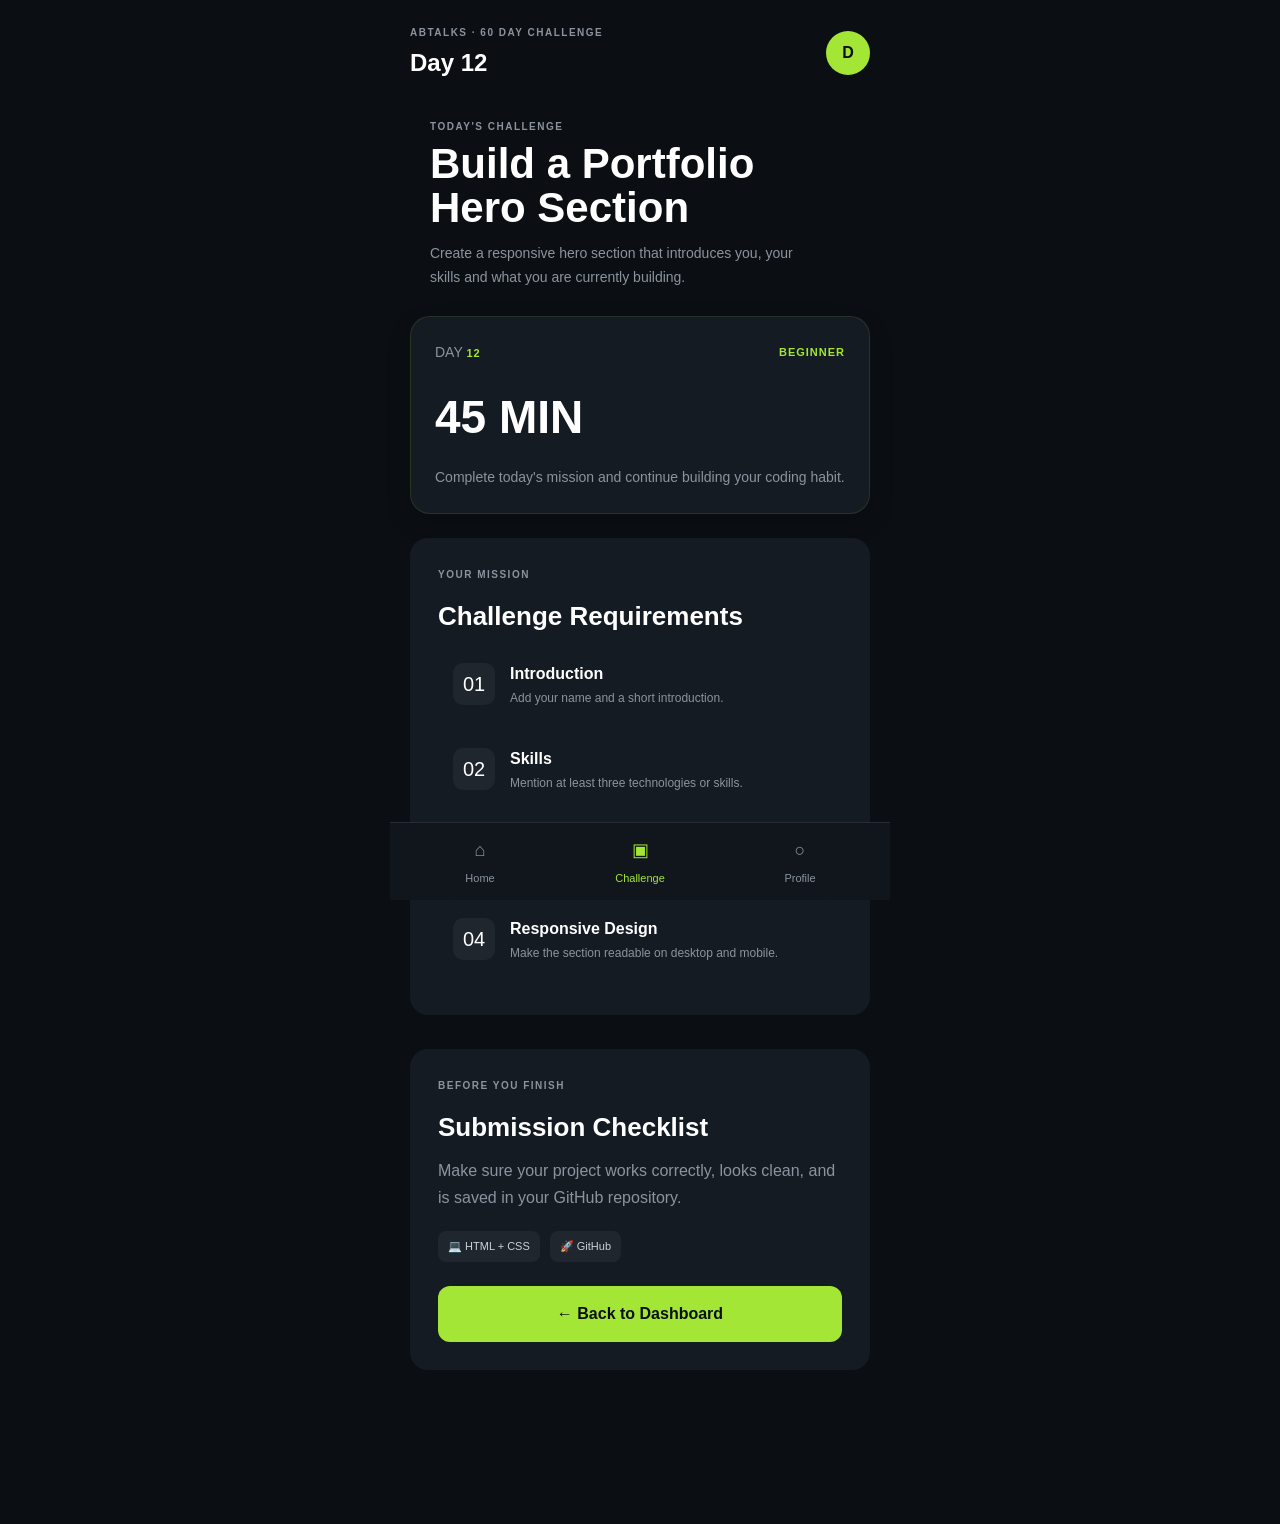
==== challenge.html @ b4b79d75 "Add challenge.html for daily coding challenge This HTML file outlines the structure for a daily codi" ====
<!DOCTYPE html>
<html lang="en">

<head>
    <meta charset="UTF-8">
    <meta name="viewport" content="width=device-width, initial-scale=1.0">

    <title>ABTalks - Daily Challenge</title>

    <link rel="stylesheet" href="style.css">
</head>

<body>

    <header class="dashboard-header">

        <div>
            <p class="small-text">
                ABTALKS · 60 DAY CHALLENGE
            </p>

            <h2 id="page-day">
                Day 12
            </h2>
        </div>

        <div class="profile-circle">
            D
        </div>

    </header>


    <main>

        <section class="challenge-info">

            <p class="small-text">
                TODAY'S CHALLENGE
            </p>

            <h1 id="challenge-title">
                Build a Portfolio Hero Section
            </h1>

            <p class="muted-text" id="challenge-description">
                Create a responsive hero section that introduces
                you, your skills and what you are currently building.
            </p>

        </section>


        <section class="streak-card">

            <div class="streak-top">

                <p>
                    DAY <span id="challenge-number">12</span>
                </p>

                <span id="challenge-level">
                    BEGINNER
                </span>

            </div>

            <h2 id="challenge-time">
                45 MIN
            </h2>

            <p>
                Complete today's mission and continue building
                your coding habit.
            </p>

        </section>


        <section class="mission-card">

            <p class="small-text">
                YOUR MISSION
            </p>

            <h2>
                Challenge Requirements
            </h2>

            <div class="achievement-list">

                <div class="achievement">

                    <div class="achievement-icon">
                        01
                    </div>

                    <div>
                        <h4 id="requirement-one-title">
                            Introduction
                        </h4>

                        <p id="requirement-one">
                            Add your name and a short introduction.
                        </p>
                    </div>

                </div>


                <div class="achievement">

                    <div class="achievement-icon">
                        02
                    </div>

                    <div>
                        <h4 id="requirement-two-title">
                            Skills
                        </h4>

                        <p id="requirement-two">
                            Mention at least three technologies or skills.
                        </p>
                    </div>

                </div>


                <div class="achievement">

                    <div class="achievement-icon">
                        03
                    </div>

                    <div>
                        <h4 id="requirement-three-title">
                            Call To Action
                        </h4>

                        <p id="requirement-three">
                            Add a button such as View My Work or Contact Me.
                        </p>
                    </div>

                </div>


                <div class="achievement">

                    <div class="achievement-icon">
                        04
                    </div>

                    <div>
                        <h4 id="requirement-four-title">
                            Responsive Design
                        </h4>

                        <p id="requirement-four">
                            Make the section readable on desktop and mobile.
                        </p>
                    </div>

                </div>

            </div>

        </section>


        <section class="mission-card">

            <p class="small-text">
                BEFORE YOU FINISH
            </p>

            <h2>
                Submission Checklist
            </h2>

            <p>
                Make sure your project works correctly, looks clean,
                and is saved in your GitHub repository.
            </p>

            <div class="mission-details">

                <span id="challenge-tool">
                    💻 HTML + CSS
                </span>

                <span>
                    🚀 GitHub
                </span>

            </div>

            <a href="dashboard.html"
               class="primary-button">
                ← Back to Dashboard
            </a>

        </section>


    </main>


    <nav class="bottom-nav">

        <a href="index.html">

            <span>⌂</span>

            Home

        </a>


        <a href="dashboard.html"
           class="active">

            <span>▣</span>

            Challenge

        </a>


        <a href="#">

            <span>○</span>

            Profile

        </a>

    </nav>


    <script>

        /*
         * The page can later be opened as:
         *
         * challenge.html?day=12
         * challenge.html?day=13
         * challenge.html?day=14
         *
         * For now, Day 12 is our first working challenge.
         */

        const params = new URLSearchParams(window.location.search);

        const day = Number(params.get("day")) || 12;

        document.getElementById("page-day").textContent =
            `Day ${day}`;

        document.getElementById("challenge-number").textContent =
            day;

    </script>

</body>

</html>
---- style.css ----
/* ================================
   GLOBAL STYLES
================================ */

* {
    margin: 0;
    padding: 0;
    box-sizing: border-box;
}

body {
    background-color: #0b0f14;
    color: #ffffff;
    font-family: Arial, sans-serif;
    line-height: 1.5;
}


/* ================================
   COMMON CONTAINER
================================ */

.navbar,
main {
    width: 100%;
    max-width: 500px;
    margin: auto;
    padding-left: 20px;
    padding-right: 20px;
}

main {
    padding-bottom: 120px;
}


/* ================================
   NAVBAR
================================ */

.navbar {
    min-height: 70px;
    display: flex;
    justify-content: space-between;
    align-items: center;
    border-bottom: 1px solid #20262e;
}

.logo {
    font-size: 22px;
    font-weight: bold;
    letter-spacing: -1px;
}

.nav-label {
    font-size: 10px;
    color: #8b949e;
    letter-spacing: 1px;
}


/* ================================
   HERO SECTION
================================ */

.hero {
    padding-top: 80px;
    padding-bottom: 60px;
}

.eyebrow {
    color: #a3e635;
    font-size: 12px;
    font-weight: bold;
    letter-spacing: 2px;
    margin-bottom: 20px;
}

.hero h1 {
    font-size: 48px;
    line-height: 1;
    letter-spacing: -2px;
    margin-bottom: 25px;
}

.hero-description {
    color: #9ca3af;
    font-size: 17px;
    line-height: 1.6;
    margin-bottom: 30px;
}


/* ================================
   BUTTON
================================ */

.primary-button {
    display: block;
    width: 100%;
    padding: 16px;
    background-color: #a3e635;
    color: #0b0f14;
    text-align: center;
    text-decoration: none;
    font-weight: bold;
    border-radius: 12px;
    border: none;
    cursor: pointer;
    font-family: inherit;
}


/* ================================
   STATS
================================ */

.stats {
    display: flex;
    justify-content: space-between;
    padding: 25px 0;
    border-top: 1px solid #20262e;
    border-bottom: 1px solid #20262e;
}

.stat {
    text-align: center;
    flex: 1;
}

.stat h2 {
    font-size: 30px;
}

.stat p {
    color: #8b949e;
    font-size: 12px;
    text-transform: uppercase;
}


/* ================================
   INFORMATION SECTIONS
================================ */

.how-it-works,
.why-section,
.final-cta {
    padding-top: 70px;
    padding-bottom: 40px;
}

.section-label {
    color: #a3e635;
    font-size: 11px;
    font-weight: bold;
    letter-spacing: 2px;
    margin-bottom: 12px;
}

.how-it-works h2,
.why-section h2,
.final-cta h2 {
    font-size: 32px;
    line-height: 1.1;
    margin-bottom: 30px;
}


/* ================================
   STEPS
================================ */

.step {
    display: flex;
    gap: 20px;
    padding: 20px 0;
    border-bottom: 1px solid #20262e;
}

.step > span {
    color: #a3e635;
    font-weight: bold;
    font-size: 13px;
}

.step h3 {
    margin-bottom: 5px;
}

.step p {
    color: #8b949e;
    font-size: 14px;
}


/* ================================
   WHY SECTION
================================ */

.why-section {
    border-top: 1px solid #20262e;
}

.why-section > p:last-child {
    color: #9ca3af;
    font-size: 16px;
}


/* ================================
   FINAL CTA
================================ */

.final-cta {
    padding-bottom: 80px;
}


/* ================================
   DASHBOARD HEADER
================================ */

.dashboard-header {
    max-width: 500px;
    margin: 0 auto 22px;
    padding: 25px 20px 16px;
    display: flex;
    justify-content: space-between;
    align-items: center;
}

.small-text {
    color: #8b949e;
    font-size: 10px;
    font-weight: bold;
    letter-spacing: 1.5px;
    margin-bottom: 5px;
}

.profile-circle {
    width: 44px;
    height: 44px;
    border-radius: 50%;
    background-color: #a3e635;
    color: #0b0f14;
    display: flex;
    align-items: center;
    justify-content: center;
    font-weight: bold;
}


/* ================================
   CHALLENGE INFORMATION
================================ */

.challenge-info {
    max-width: 500px;
    margin: 0 auto 26px;
    padding: 0 20px;
}

.challenge-info h1 {
    font-size: 42px;
    margin: 8px 0 12px;
    line-height: 1.05;
}

.challenge-info .muted-text {
    margin-top: 10px;
    color: #8b949e;
    font-size: 14px;
    line-height: 1.7;
    max-width: 90%;
}

.challenge-info h1 span {
    color: #8b949e;
    font-size: 22px;
}

.muted-text {
    color: #8b949e;
    font-size: 14px;
}


/* ================================
   CURRENT STREAK
================================ */

.streak-card {
    max-width: 460px;
    margin: 0 auto 24px;
    padding: 24px;
    background-color: #151b23;
    border-radius: 20px;
    border: 1px solid rgba(163, 230, 53, 0.12);
    box-shadow: 0 10px 24px rgba(0, 0, 0, 0.18);
}

.streak-top {
    display: flex;
    justify-content: space-between;
    align-items: center;
    margin-bottom: 18px;
}

.streak-top span {
    color: #a3e635;
    font-size: 11px;
    font-weight: 700;
    letter-spacing: 1px;
    text-transform: uppercase;
}

.streak-card h2 {
    font-size: 46px;
    margin-bottom: 14px;
}

.streak-card p {
    color: #8b949e;
    font-size: 14px;
    line-height: 1.7;
}

/* ================================
   PROGRESS BAR
================================ */

.progress-section {
    max-width: 460px;
    margin: 0 auto 24px;
    padding: 0 20px 10px;
}

.section-heading {
    display: flex;
    justify-content: space-between;
    align-items: center;
    margin-bottom: 16px;
}

.section-heading h3 {
    font-size: 16px;
}

.section-heading strong {
    color: #a3e635;
}

.progress-bar {
    width: 100%;
    height: 8px;
    background-color: #252c35;
    border-radius: 20px;
    overflow: hidden;
}

.progress-fill {
    width: 20%;
    height: 100%;
    background-color: #a3e635;
    border-radius: 20px;
}


/* ================================
   MISSION CARD
================================ */

.mission-card {
    max-width: 460px;
    margin: 0 auto 34px;
    padding: 28px;
    background-color: #151b23;
    border-radius: 18px;
}

.mission-card h2 {
    font-size: 26px;
    line-height: 1.2;
    margin: 10px 0 14px;
}

.mission-card > p {
    color: #8b949e;
    line-height: 1.7;
    margin-bottom: 18px;
}

.mission-details {
    display: flex;
    gap: 10px;
    margin: 20px 0 24px;
}

.mission-details span {
    background-color: #20262e;
    padding: 7px 10px;
    border-radius: 8px;
    color: #c9d1d9;
    font-size: 11px;
}

.mission-card .primary-button {
    margin-top: 10px;
}


/* ================================
   ACHIEVEMENTS
================================ */

.achievements {
    max-width: 460px;
    margin: auto;
    padding: 0 20px 100px;
}

.achievement {
    display: flex;
    align-items: center;
    gap: 15px;
    padding: 15px;
    margin-bottom: 10px;
    background-color: #151b23;
    border-radius: 12px;
}

.achievement-icon {
    width: 42px;
    height: 42px;
    display: flex;
    align-items: center;
    justify-content: center;
    background-color: #20262e;
    border-radius: 10px;
    font-size: 20px;
}

.achievement h4 {
    margin-bottom: 3px;
}

.achievement p {
    color: #8b949e;
    font-size: 12px;
}


/* ================================
   BOTTOM NAVIGATION
================================ */

.bottom-nav {
    position: fixed;
    bottom: 0;
    left: 50%;
    transform: translateX(-50%);
    width: 100%;
    max-width: 500px;
    background-color: #11161d;
    border-top: 1px solid #252c35;
    display: flex;
    justify-content: space-around;
    padding: 14px 10px;
    z-index: 5;
}

.bottom-nav a {
    color: #8b949e;
    text-decoration: none;
    font-size: 11px;
    display: flex;
    flex-direction: column;
    align-items: center;
    gap: 6px;
    min-width: 60px;
}

.bottom-nav a span {
    font-size: 18px;
}

.bottom-nav a.active {
    color: #a3e635;
}


/* ================================
   RESPONSIVE DESIGN
================================ */

@media (max-width: 600px) {

    .hero h1 {
        font-size: 40px;
    }

    .challenge-info h1 {
        font-size: 36px;
    }

    .streak-card,
    .progress-section,
    .mission-card,
    .achievements {
        padding-left: 16px;
        padding-right: 16px;
    }

    .mission-card {
        margin-left: 0;
        margin-right: 0;
    }

    .progress-section {
        padding-bottom: 20px;
    }

}
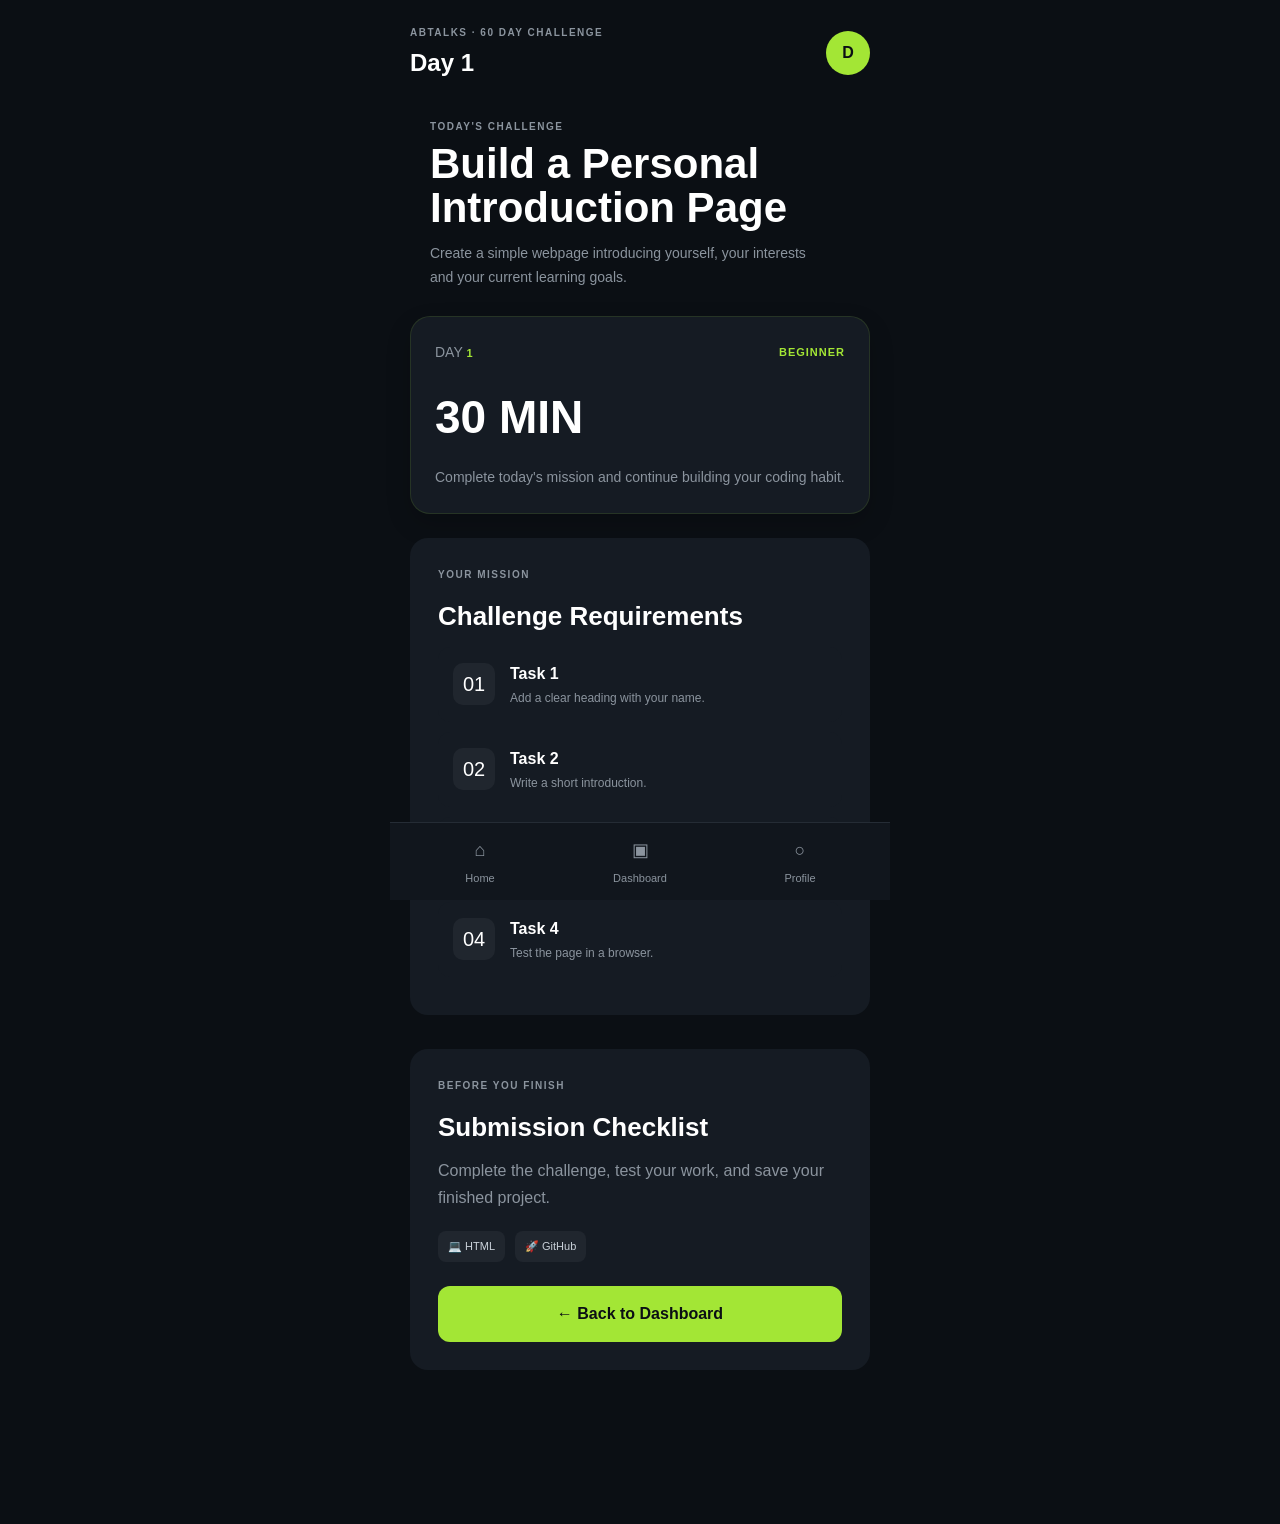
==== commit 2cce0f93: "Update challenge details and loading messages" ====
--- a/challenge.html
+++ b/challenge.html
@@ -40,12 +40,11 @@
             </p>
 
             <h1 id="challenge-title">
-                Build a Portfolio Hero Section
+                Loading challenge...
             </h1>
 
             <p class="muted-text" id="challenge-description">
-                Create a responsive hero section that introduces
-                you, your skills and what you are currently building.
+                Loading today's challenge details.
             </p>
 
         </section>
@@ -66,7 +65,7 @@
             </div>
 
             <h2 id="challenge-time">
-                45 MIN
+                30 MIN
             </h2>
 
             <p>
@@ -97,11 +96,11 @@
 
                     <div>
                         <h4 id="requirement-one-title">
-                            Introduction
+                            Requirement
                         </h4>
 
                         <p id="requirement-one">
-                            Add your name and a short introduction.
+                            Loading...
                         </p>
                     </div>
 
@@ -116,11 +115,11 @@
 
                     <div>
                         <h4 id="requirement-two-title">
-                            Skills
+                            Requirement
                         </h4>
 
                         <p id="requirement-two">
-                            Mention at least three technologies or skills.
+                            Loading...
                         </p>
                     </div>
 
@@ -135,11 +134,11 @@
 
                     <div>
                         <h4 id="requirement-three-title">
-                            Call To Action
+                            Requirement
                         </h4>
 
                         <p id="requirement-three">
-                            Add a button such as View My Work or Contact Me.
+                            Loading...
                         </p>
                     </div>
 
@@ -154,11 +153,11 @@
 
                     <div>
                         <h4 id="requirement-four-title">
-                            Responsive Design
+                            Requirement
                         </h4>
 
                         <p id="requirement-four">
-                            Make the section readable on desktop and mobile.
+                            Loading...
                         </p>
                     </div>
 
@@ -180,14 +179,14 @@
             </h2>
 
             <p>
-                Make sure your project works correctly, looks clean,
-                and is saved in your GitHub repository.
+                Complete the challenge, test your work,
+                and save your finished project.
             </p>
 
             <div class="mission-details">
 
                 <span id="challenge-tool">
-                    💻 HTML + CSS
+                    💻 Loading...
                 </span>
 
                 <span>
@@ -210,56 +209,119 @@
     <nav class="bottom-nav">
 
         <a href="index.html">
-
             <span>⌂</span>
-
             Home
-
         </a>
 
-
-        <a href="dashboard.html"
-           class="active">
-
+        <a href="dashboard.html">
             <span>▣</span>
-
-            Challenge
-
+            Dashboard
         </a>
 
-
         <a href="#">
-
             <span>○</span>
-
             Profile
-
         </a>
 
     </nav>
 
 
+    <!-- Challenge data -->
+    <script src="challenges.js"></script>
+
+
     <script>
 
-        /*
-         * The page can later be opened as:
-         *
-         * challenge.html?day=12
-         * challenge.html?day=13
-         * challenge.html?day=14
-         *
-         * For now, Day 12 is our first working challenge.
-         */
-
-        const params = new URLSearchParams(window.location.search);
-
-        const day = Number(params.get("day")) || 12;
-
-        document.getElementById("page-day").textContent =
-            `Day ${day}`;
-
-        document.getElementById("challenge-number").textContent =
-            day;
+        const params =
+            new URLSearchParams(window.location.search);
+
+        const day =
+            Number(params.get("day")) || 1;
+
+
+        const challenge =
+            challenges.find(item => item.day === day);
+
+
+        if (challenge)
+        {
+            document.title =
+                `ABTalks - Day ${challenge.day}`;
+
+
+            document.getElementById("page-day").textContent =
+                `Day ${challenge.day}`;
+
+
+            document.getElementById("challenge-number").textContent =
+                challenge.day;
+
+
+            document.getElementById("challenge-title").textContent =
+                challenge.title;
+
+
+            document.getElementById("challenge-description").textContent =
+                challenge.description;
+
+
+            document.getElementById("challenge-level").textContent =
+                challenge.level;
+
+
+            document.getElementById("challenge-time").textContent =
+                challenge.time;
+
+
+            document.getElementById("challenge-tool").textContent =
+                `💻 ${challenge.tool}`;
+
+
+            const requirementElements = [
+                {
+                    title: document.getElementById("requirement-one-title"),
+                    text: document.getElementById("requirement-one")
+                },
+                {
+                    title: document.getElementById("requirement-two-title"),
+                    text: document.getElementById("requirement-two")
+                },
+                {
+                    title: document.getElementById("requirement-three-title"),
+                    text: document.getElementById("requirement-three")
+                },
+                {
+                    title: document.getElementById("requirement-four-title"),
+                    text: document.getElementById("requirement-four")
+                }
+            ];
+
+
+            requirementElements.forEach((element, index) =>
+            {
+                if (challenge.tasks[index])
+                {
+                    element.title.textContent =
+                        `Task ${index + 1}`;
+
+                    element.text.textContent =
+                        challenge.tasks[index];
+                }
+                else
+                {
+                    element.title.parentElement.parentElement.style.display =
+                        "none";
+                }
+            });
+        }
+        else
+        {
+            document.getElementById("challenge-title").textContent =
+                "Challenge Not Found";
+
+            document.getElementById("challenge-description").textContent =
+                "The requested challenge does not exist.";
+        }
 
     </script>
 
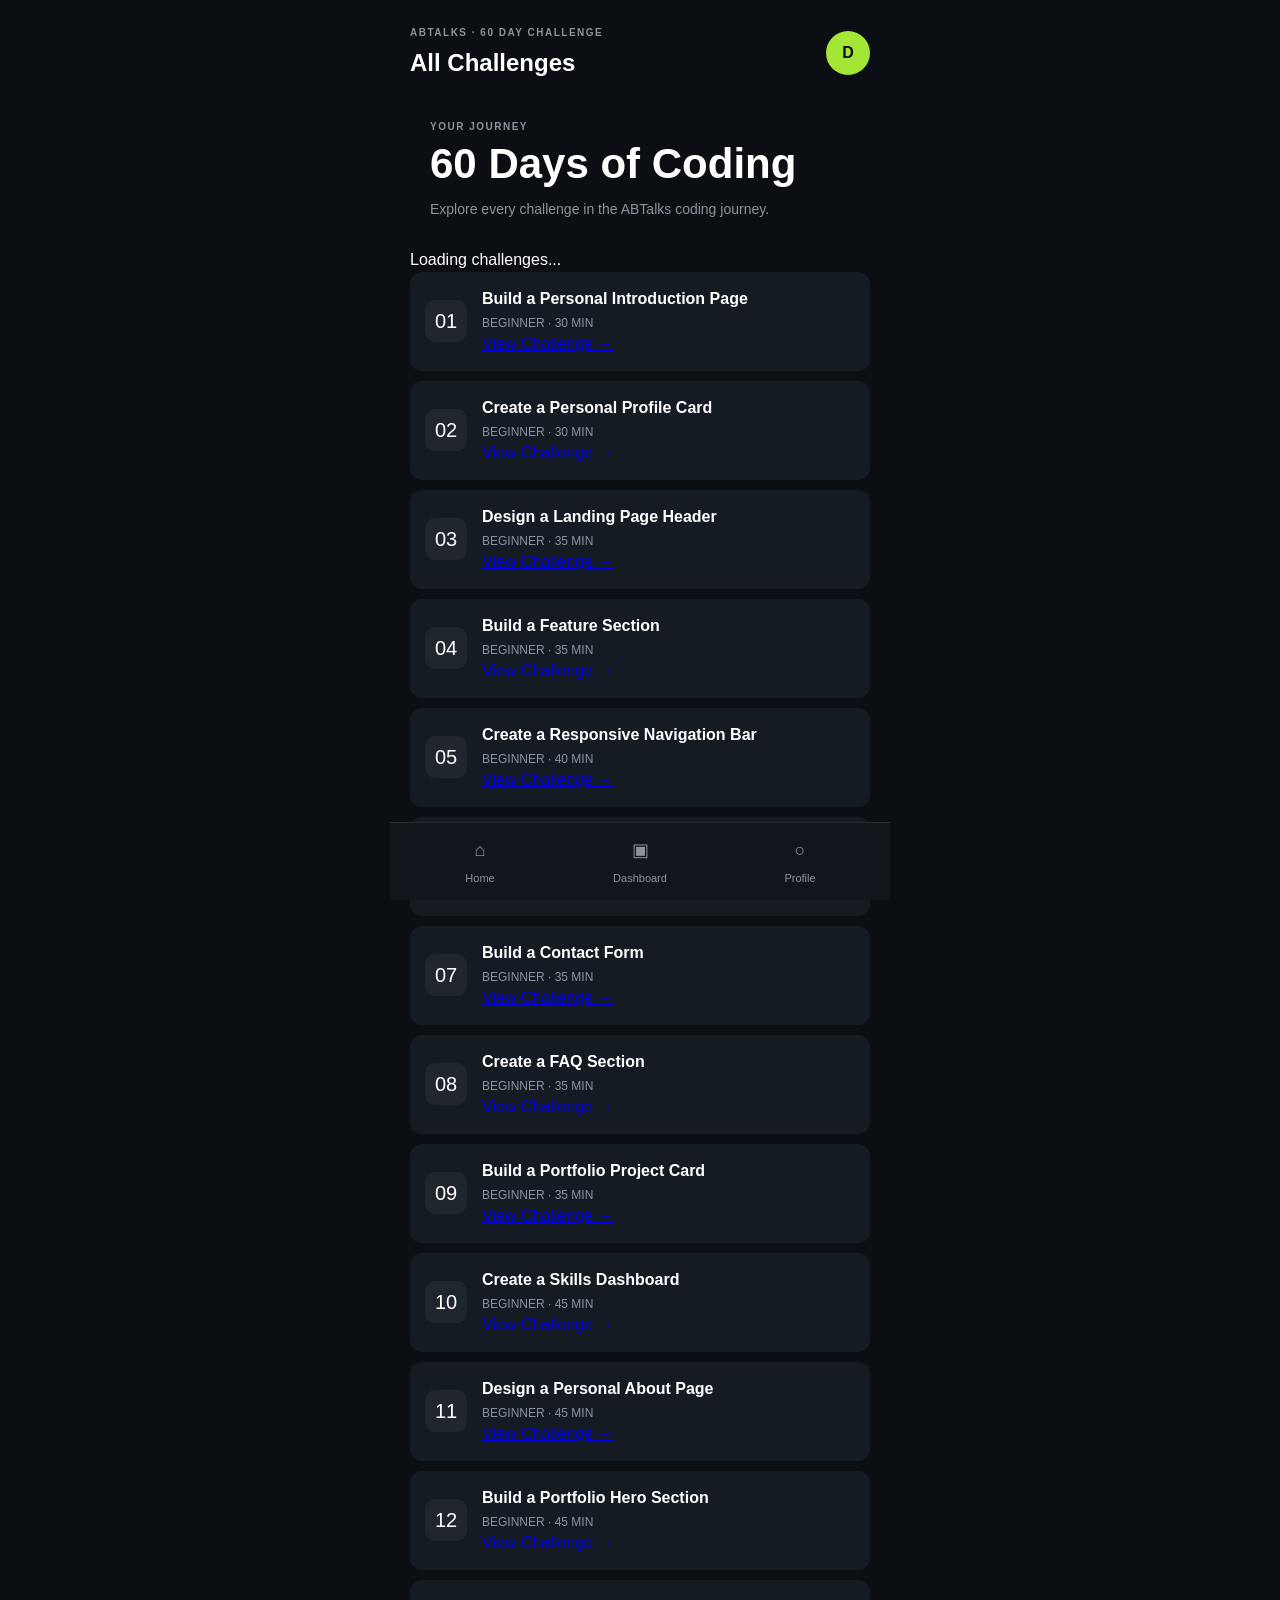
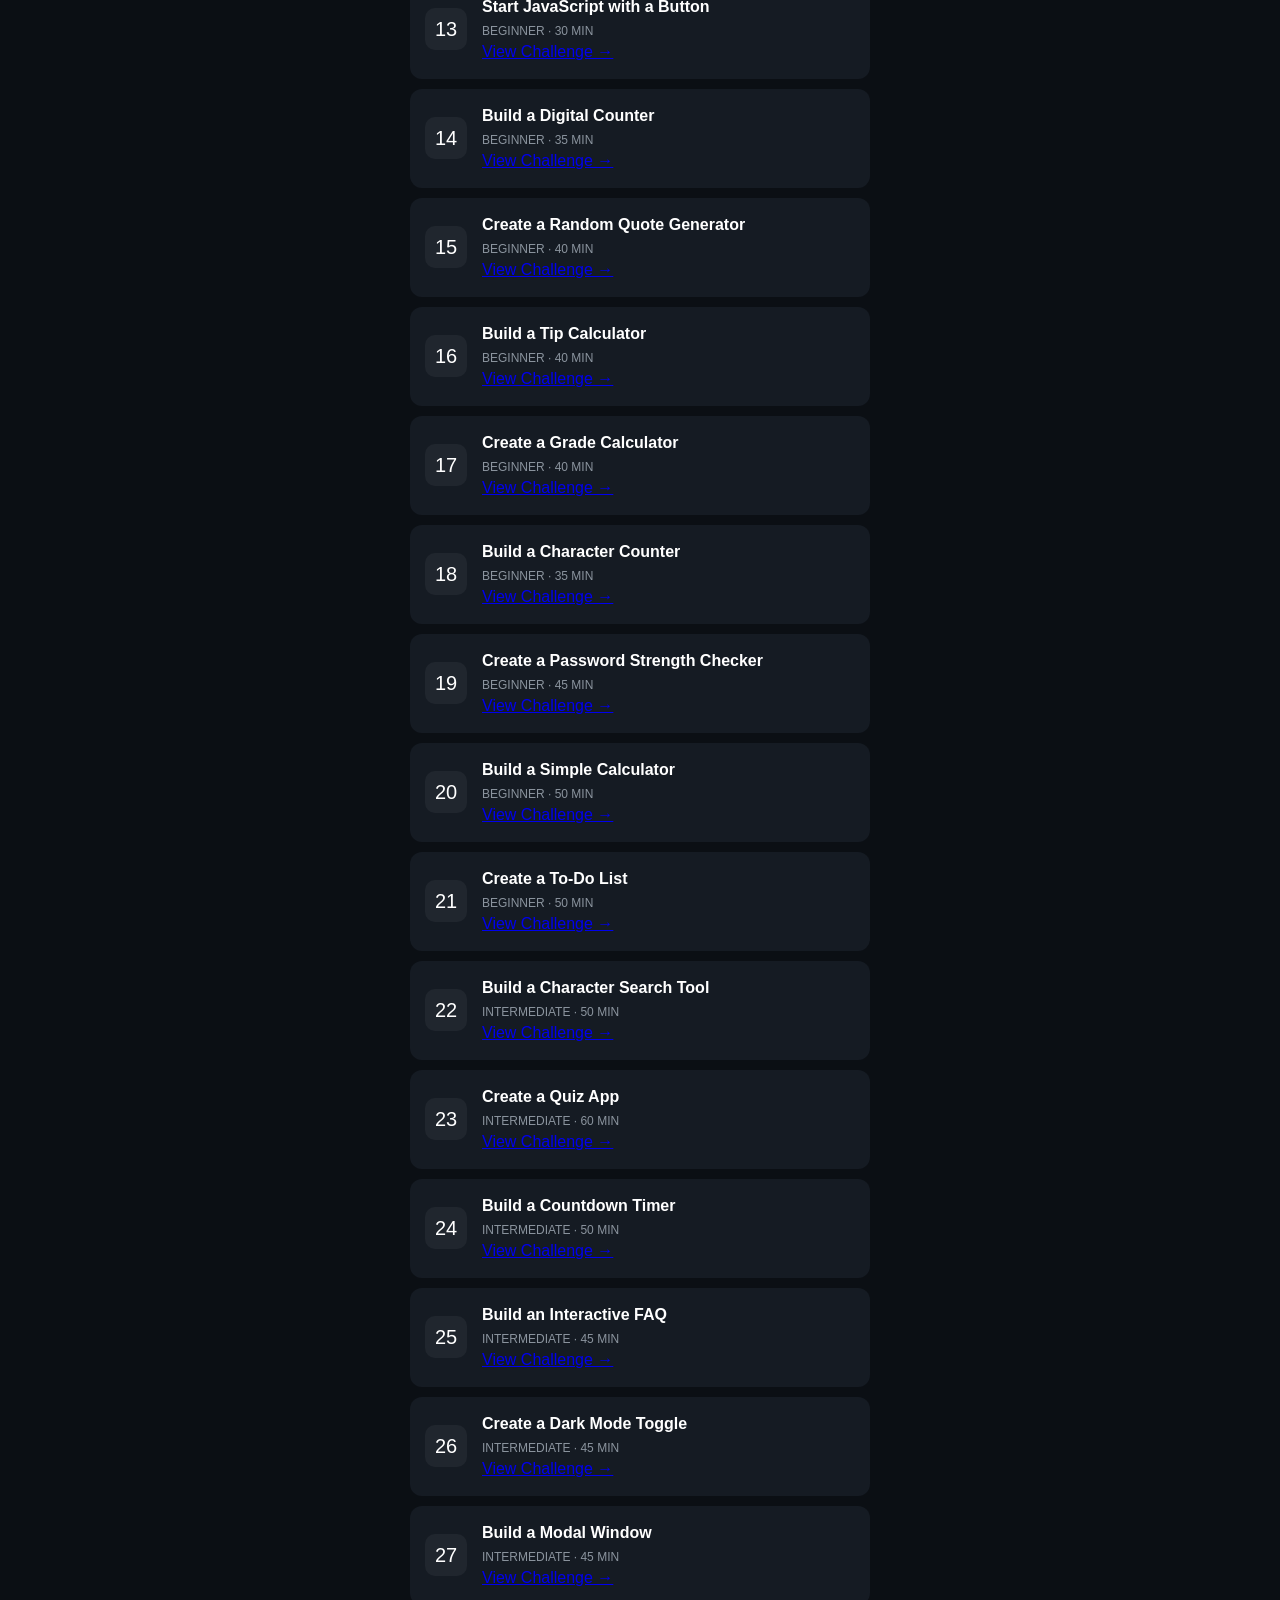
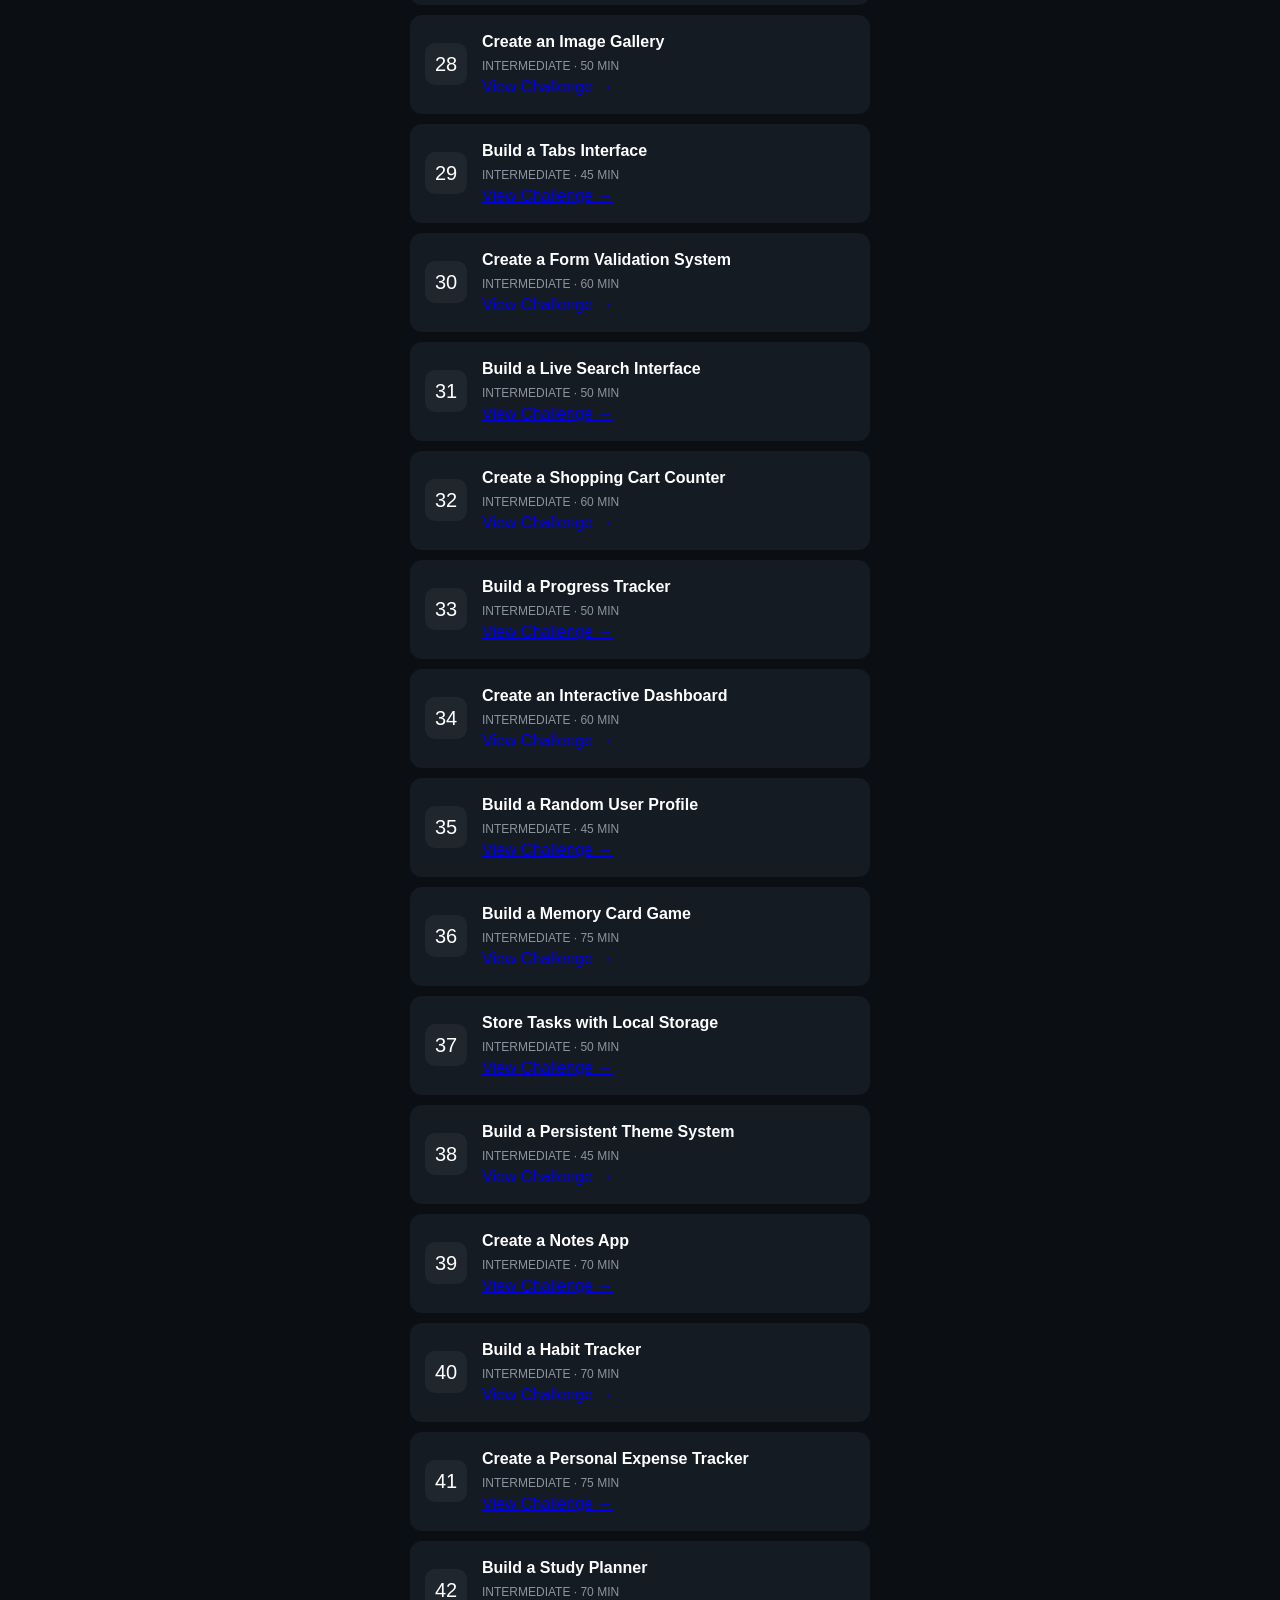
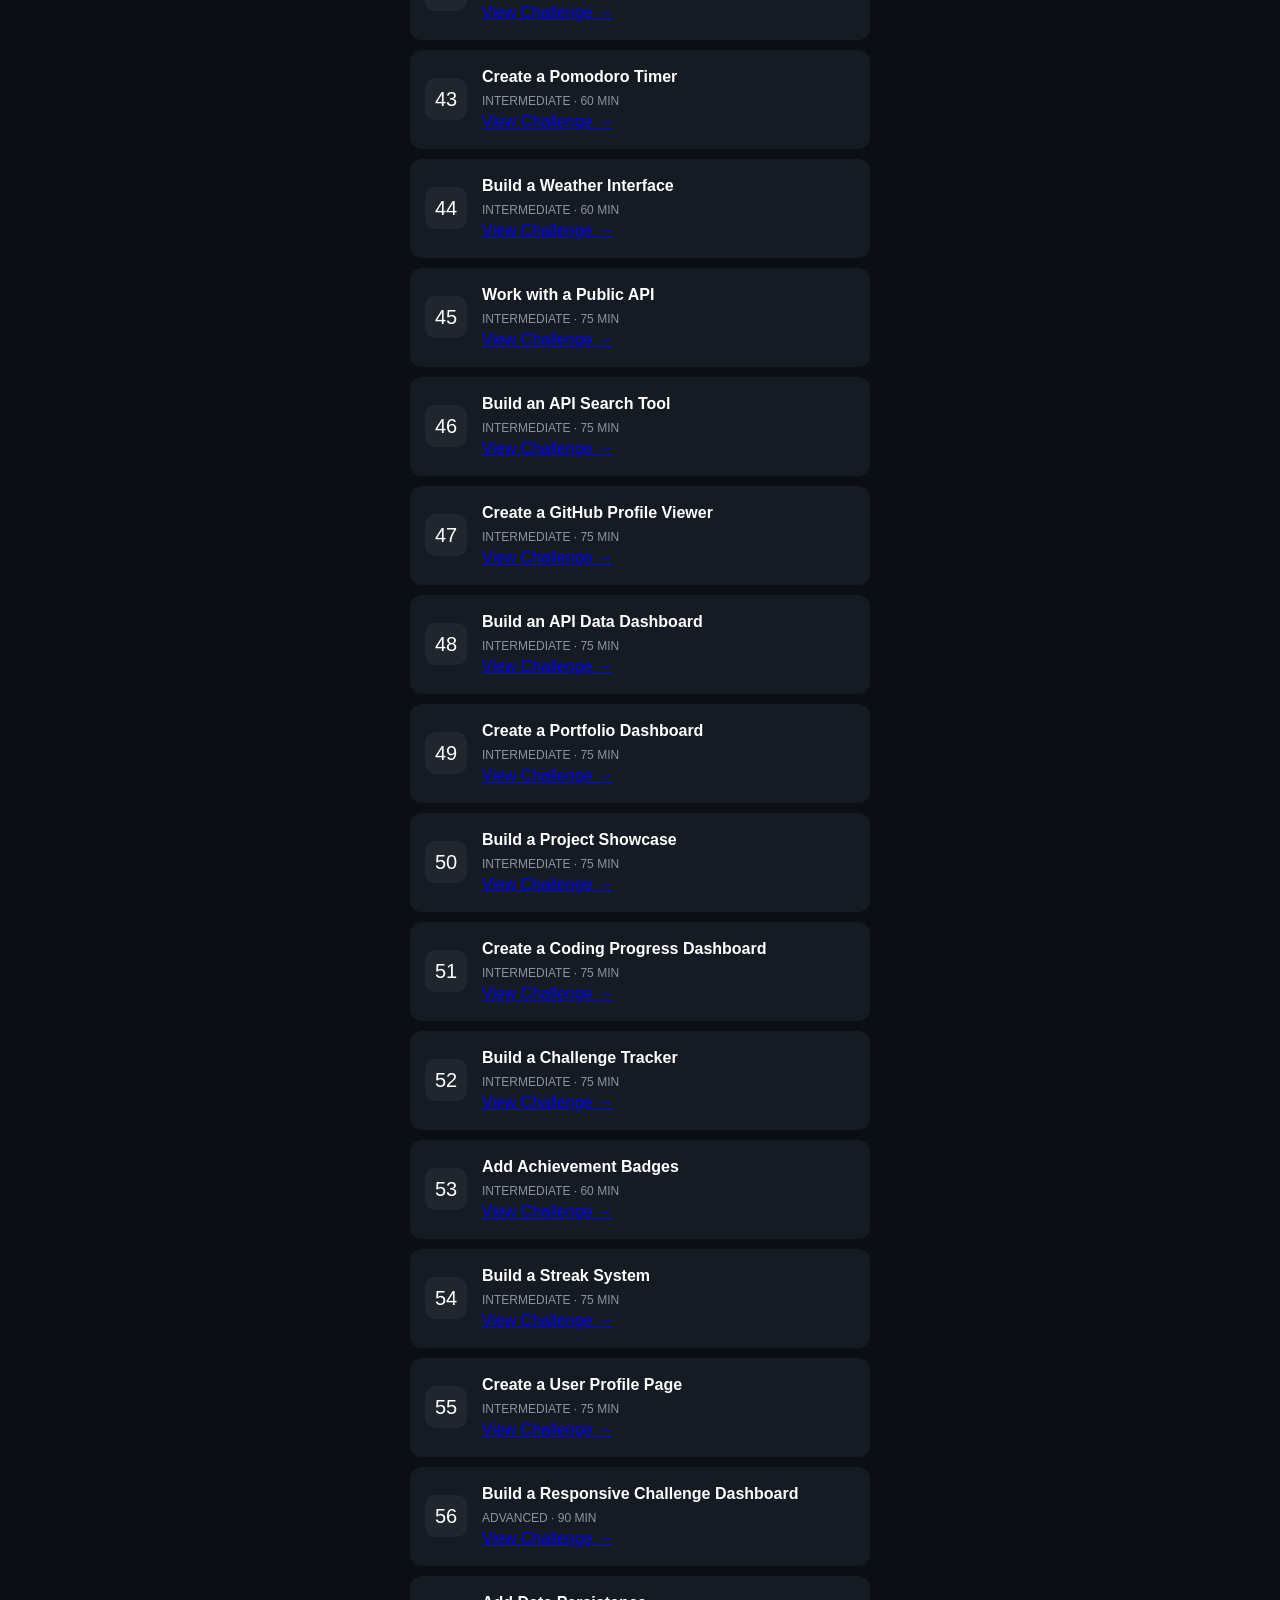
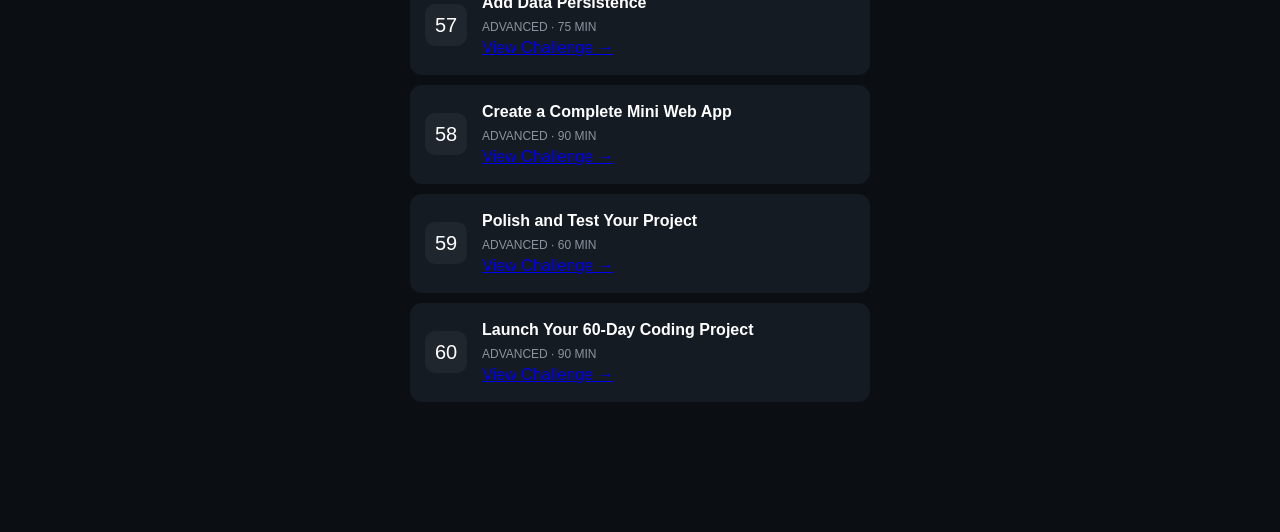
==== commit a6cdf3a9: "Update challenge page title and content" ====
--- a/challenge.html
+++ b/challenge.html
@@ -5,7 +5,7 @@
     <meta charset="UTF-8">
     <meta name="viewport" content="width=device-width, initial-scale=1.0">
 
-    <title>ABTalks - Daily Challenge</title>
+    <title>ABTalks - All Challenges</title>
 
     <link rel="stylesheet" href="style.css">
 </head>
@@ -19,8 +19,8 @@
                 ABTALKS · 60 DAY CHALLENGE
             </p>
 
-            <h2 id="page-day">
-                Day 12
+            <h2>
+                All Challenges
             </h2>
         </div>
 
@@ -36,172 +36,23 @@
         <section class="challenge-info">
 
             <p class="small-text">
-                TODAY'S CHALLENGE
+                YOUR JOURNEY
             </p>
 
-            <h1 id="challenge-title">
-                Loading challenge...
+            <h1>
+                60 Days of Coding
             </h1>
 
-            <p class="muted-text" id="challenge-description">
-                Loading today's challenge details.
+            <p class="muted-text">
+                Explore every challenge in the ABTalks coding journey.
             </p>
 
         </section>
 
 
-        <section class="streak-card">
-
-            <div class="streak-top">
-
-                <p>
-                    DAY <span id="challenge-number">12</span>
-                </p>
-
-                <span id="challenge-level">
-                    BEGINNER
-                </span>
-
-            </div>
-
-            <h2 id="challenge-time">
-                30 MIN
-            </h2>
-
-            <p>
-                Complete today's mission and continue building
-                your coding habit.
-            </p>
-
+        <section class="achievement-list" id="challenge-list">
+            Loading challenges...
         </section>
-
-
-        <section class="mission-card">
-
-            <p class="small-text">
-                YOUR MISSION
-            </p>
-
-            <h2>
-                Challenge Requirements
-            </h2>
-
-            <div class="achievement-list">
-
-                <div class="achievement">
-
-                    <div class="achievement-icon">
-                        01
-                    </div>
-
-                    <div>
-                        <h4 id="requirement-one-title">
-                            Requirement
-                        </h4>
-
-                        <p id="requirement-one">
-                            Loading...
-                        </p>
-                    </div>
-
-                </div>
-
-
-                <div class="achievement">
-
-                    <div class="achievement-icon">
-                        02
-                    </div>
-
-                    <div>
-                        <h4 id="requirement-two-title">
-                            Requirement
-                        </h4>
-
-                        <p id="requirement-two">
-                            Loading...
-                        </p>
-                    </div>
-
-                </div>
-
-
-                <div class="achievement">
-
-                    <div class="achievement-icon">
-                        03
-                    </div>
-
-                    <div>
-                        <h4 id="requirement-three-title">
-                            Requirement
-                        </h4>
-
-                        <p id="requirement-three">
-                            Loading...
-                        </p>
-                    </div>
-
-                </div>
-
-
-                <div class="achievement">
-
-                    <div class="achievement-icon">
-                        04
-                    </div>
-
-                    <div>
-                        <h4 id="requirement-four-title">
-                            Requirement
-                        </h4>
-
-                        <p id="requirement-four">
-                            Loading...
-                        </p>
-                    </div>
-
-                </div>
-
-            </div>
-
-        </section>
-
-
-        <section class="mission-card">
-
-            <p class="small-text">
-                BEFORE YOU FINISH
-            </p>
-
-            <h2>
-                Submission Checklist
-            </h2>
-
-            <p>
-                Complete the challenge, test your work,
-                and save your finished project.
-            </p>
-
-            <div class="mission-details">
-
-                <span id="challenge-tool">
-                    💻 Loading...
-                </span>
-
-                <span>
-                    🚀 GitHub
-                </span>
-
-            </div>
-
-            <a href="dashboard.html"
-               class="primary-button">
-                ← Back to Dashboard
-            </a>
-
-        </section>
-
 
     </main>
 
@@ -226,102 +77,45 @@
     </nav>
 
 
-    <!-- Challenge data -->
     <script src="challenges.js"></script>
-
 
     <script>
 
-        const params =
-            new URLSearchParams(window.location.search);
+        const challengeList =
+            document.getElementById("challenge-list");
 
-        const day =
-            Number(params.get("day")) || 1;
+        challenges.forEach(challenge =>
+        {
 
+            const card =
+                document.createElement("div");
 
-        const challenge =
-            challenges.find(item => item.day === day);
+            card.className =
+                "achievement";
 
+            card.innerHTML = `
+                <div class="achievement-icon">
+                    ${String(challenge.day).padStart(2, "0")}
+                </div>
 
-        if (challenge)
-        {
-            document.title =
-                `ABTalks - Day ${challenge.day}`;
+                <div>
+                    <h4>
+                        ${challenge.title}
+                    </h4>
 
+                    <p>
+                        ${challenge.level} · ${challenge.time}
+                    </p>
 
-            document.getElementById("page-day").textContent =
-                `Day ${challenge.day}`;
+                    <a href="challenge.html?day=${challenge.day}">
+                        View Challenge →
+                    </a>
+                </div>
+            `;
 
+            challengeList.appendChild(card);
 
-            document.getElementById("challenge-number").textContent =
-                challenge.day;
-
-
-            document.getElementById("challenge-title").textContent =
-                challenge.title;
-
-
-            document.getElementById("challenge-description").textContent =
-                challenge.description;
-
-
-            document.getElementById("challenge-level").textContent =
-                challenge.level;
-
-
-            document.getElementById("challenge-time").textContent =
-                challenge.time;
-
-
-            document.getElementById("challenge-tool").textContent =
-                `💻 ${challenge.tool}`;
-
-
-            const requirementElements = [
-                {
-                    title: document.getElementById("requirement-one-title"),
-                    text: document.getElementById("requirement-one")
-                },
-                {
-                    title: document.getElementById("requirement-two-title"),
-                    text: document.getElementById("requirement-two")
-                },
-                {
-                    title: document.getElementById("requirement-three-title"),
-                    text: document.getElementById("requirement-three")
-                },
-                {
-                    title: document.getElementById("requirement-four-title"),
-                    text: document.getElementById("requirement-four")
-                }
-            ];
-
-
-            requirementElements.forEach((element, index) =>
-            {
-                if (challenge.tasks[index])
-                {
-                    element.title.textContent =
-                        `Task ${index + 1}`;
-
-                    element.text.textContent =
-                        challenge.tasks[index];
-                }
-                else
-                {
-                    element.title.parentElement.parentElement.style.display =
-                        "none";
-                }
-            });
-        }
-        else
-        {
-            document.getElementById("challenge-title").textContent =
-                "Challenge Not Found";
-
-            document.getElementById("challenge-description").textContent =
-                "The requested challenge does not exist.";
-        }
+        });
 
     </script>
 
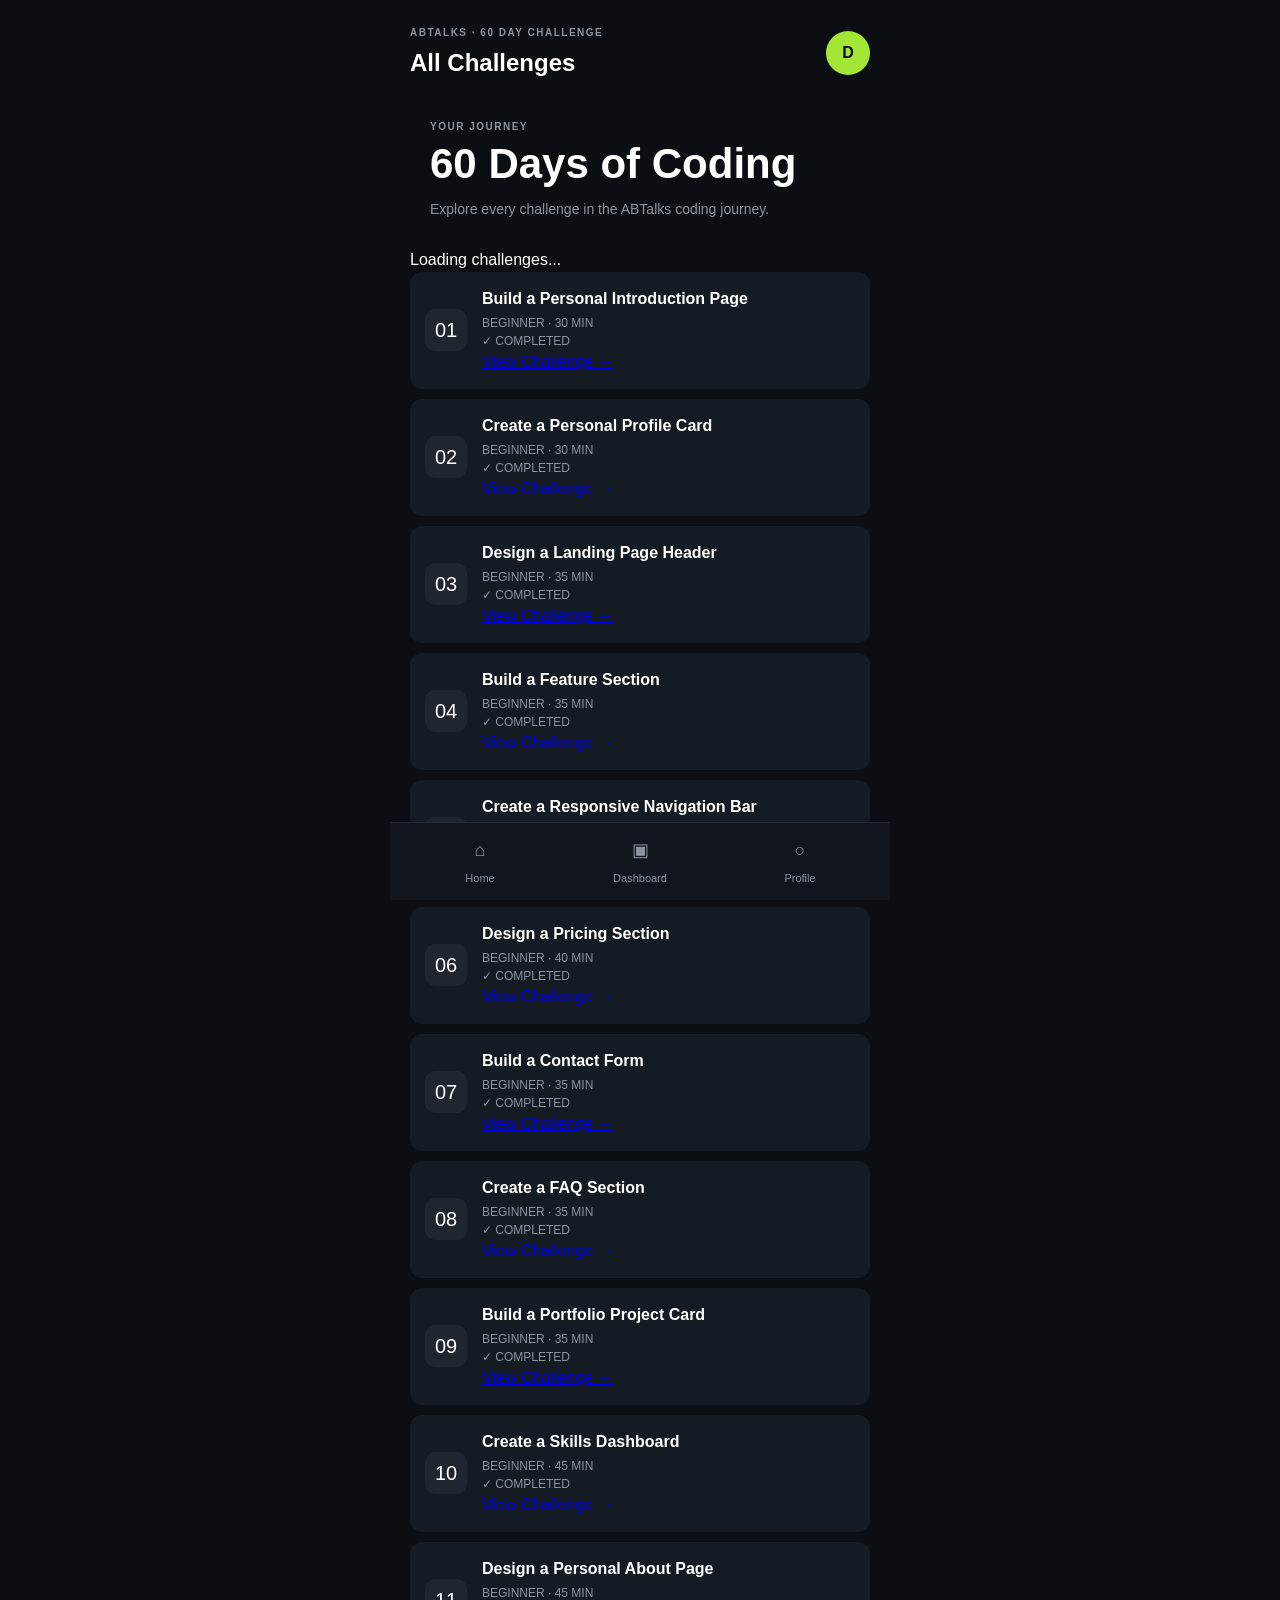
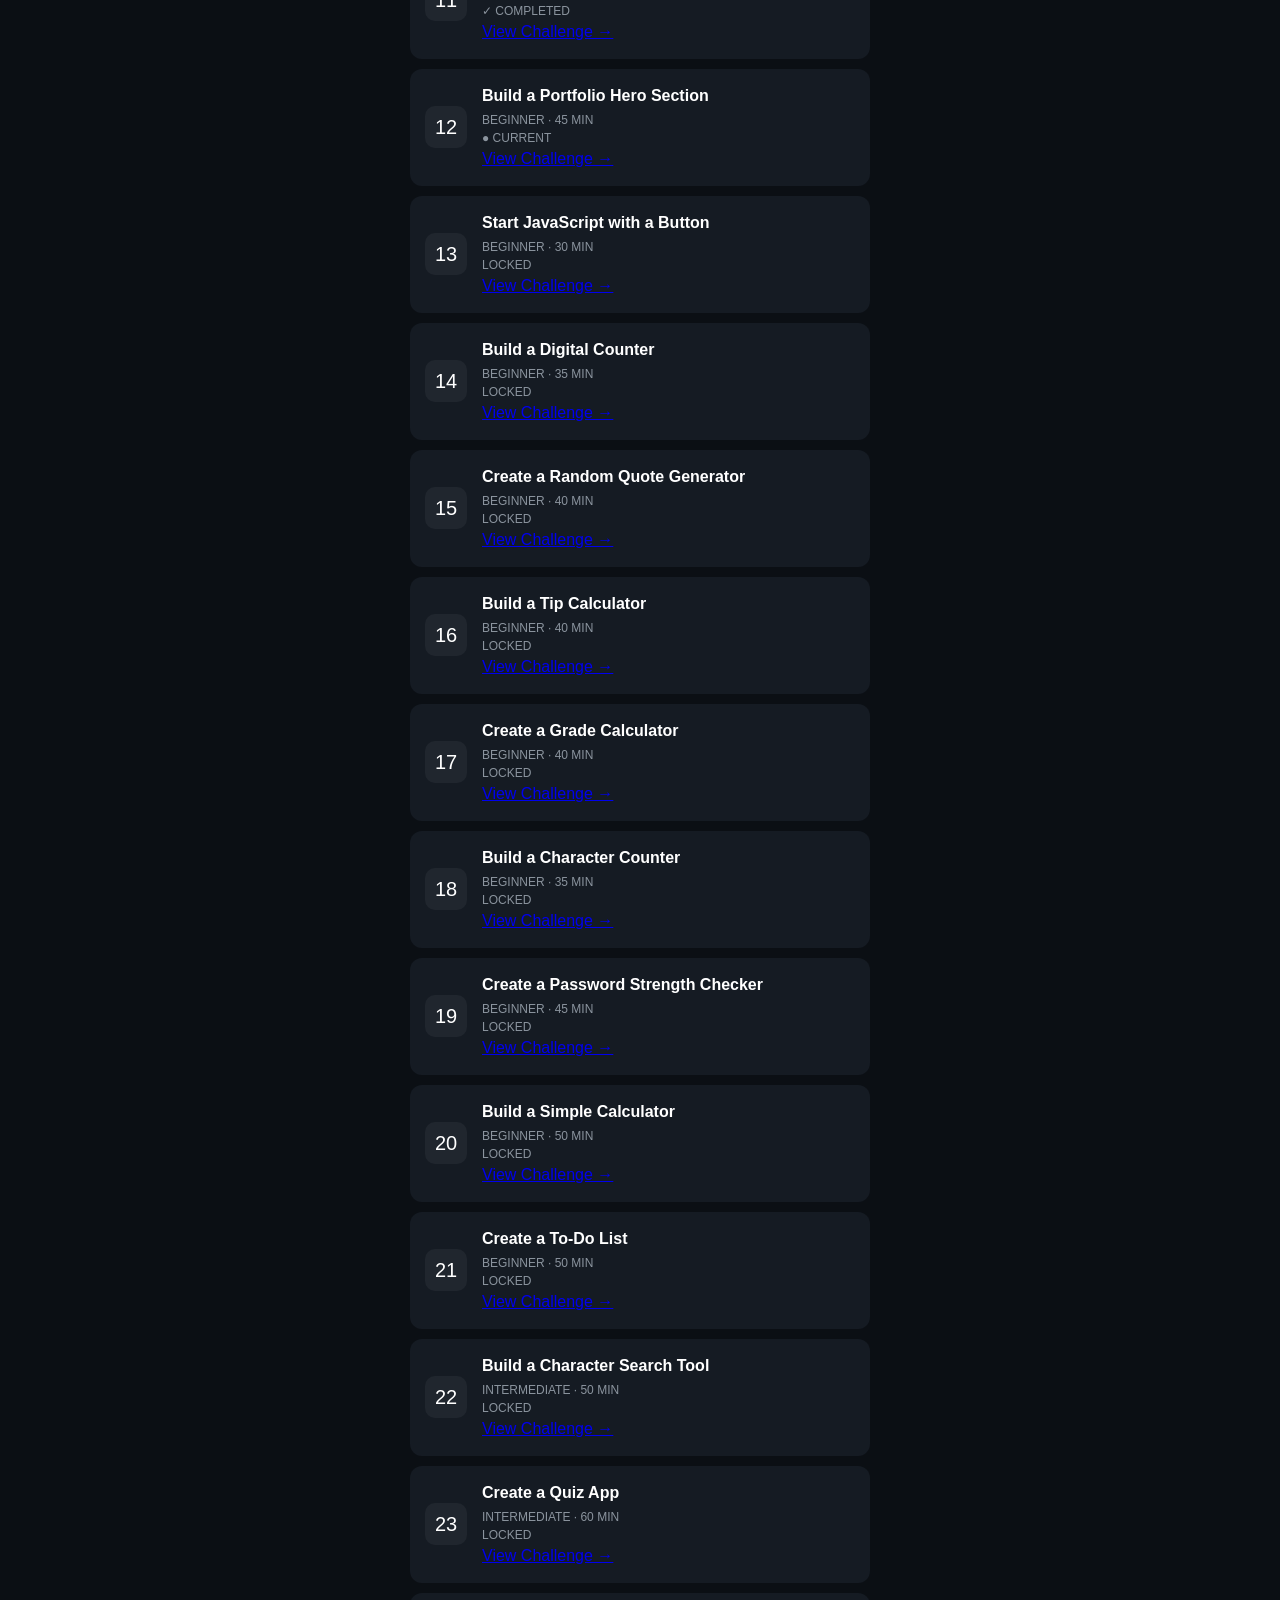
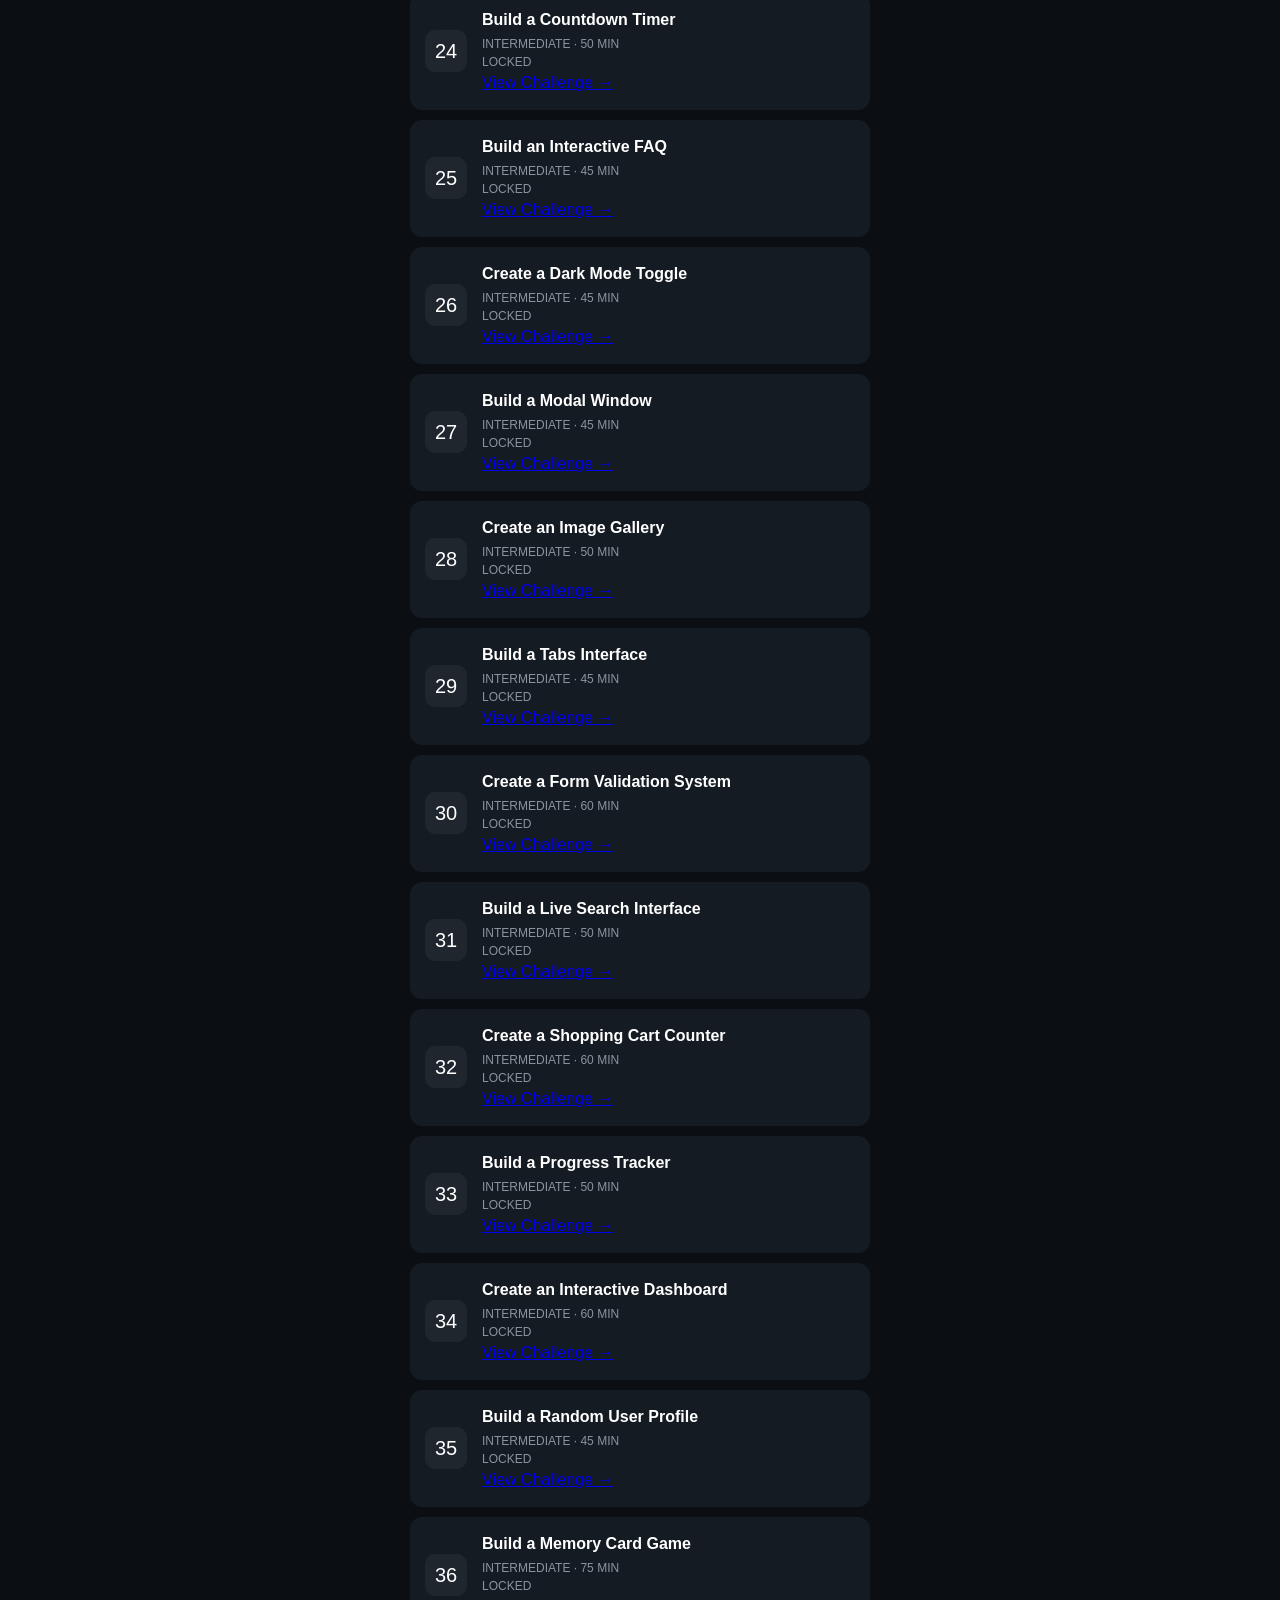
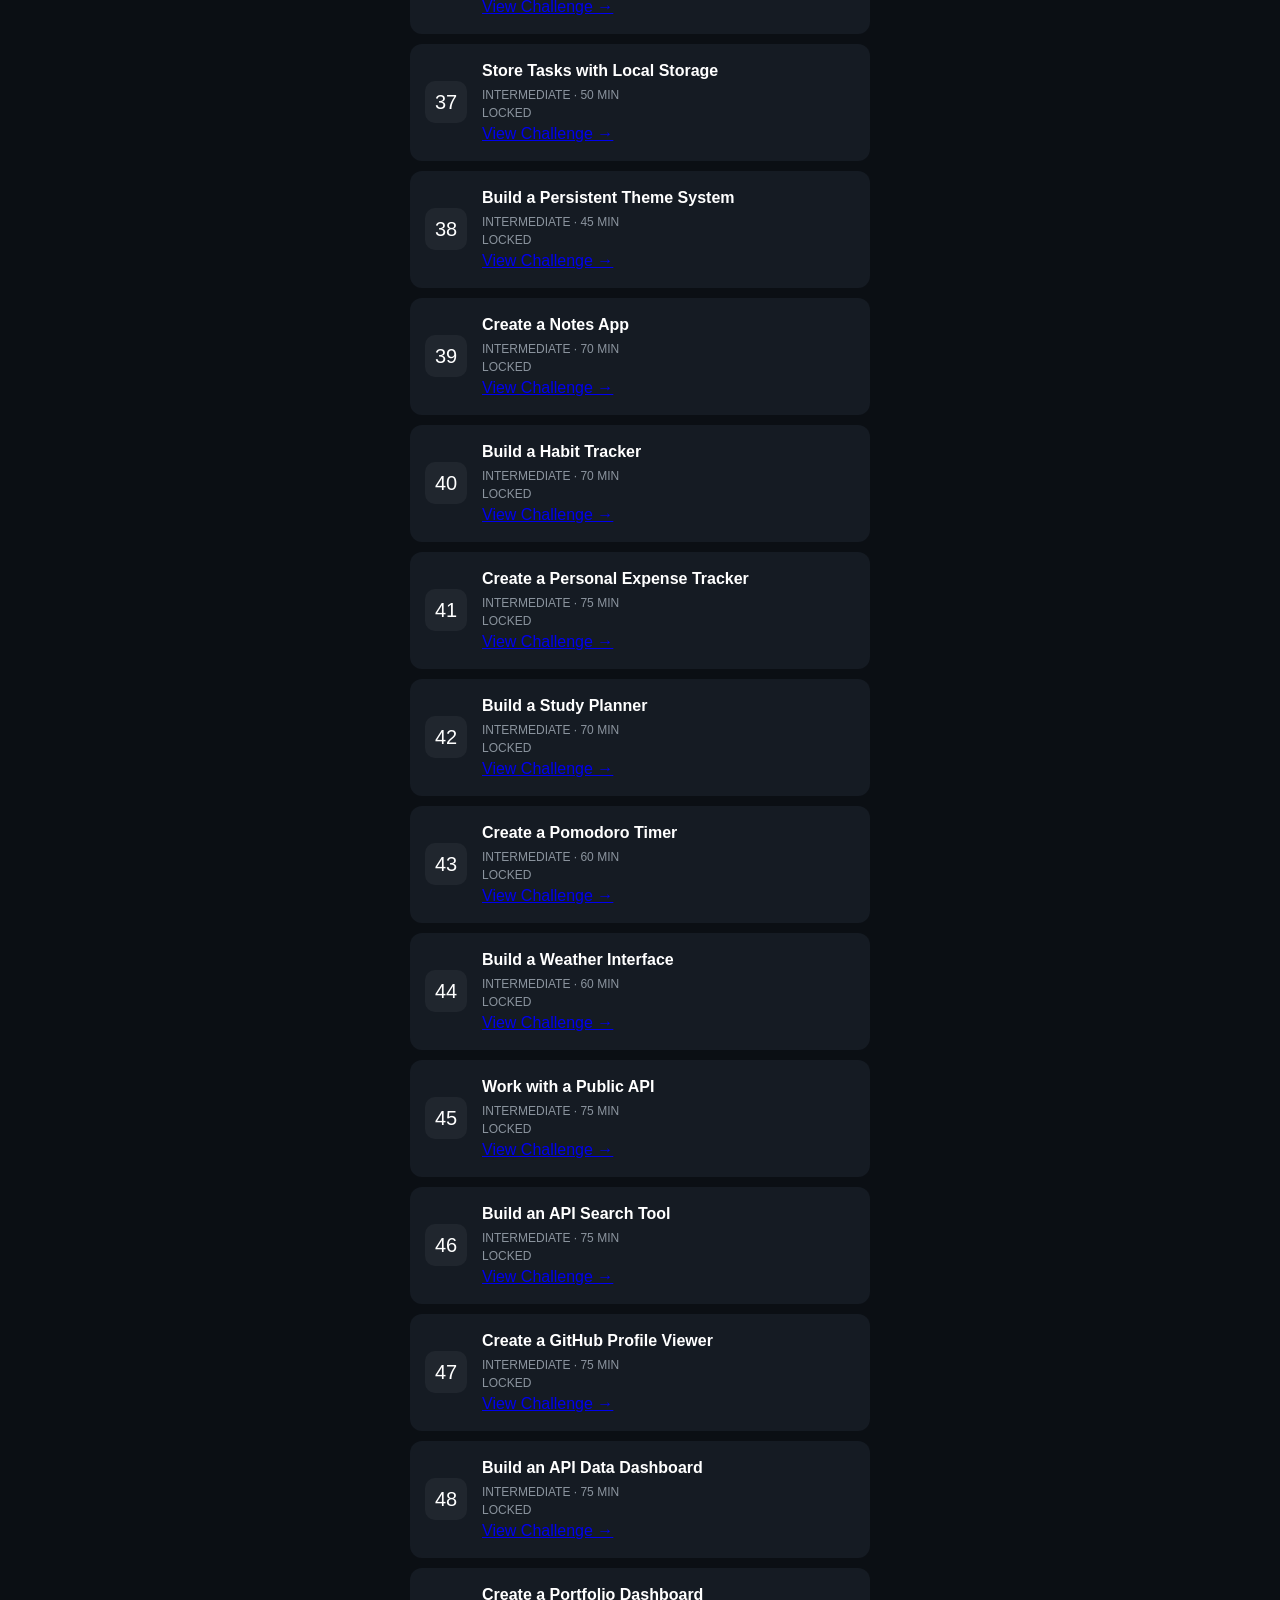
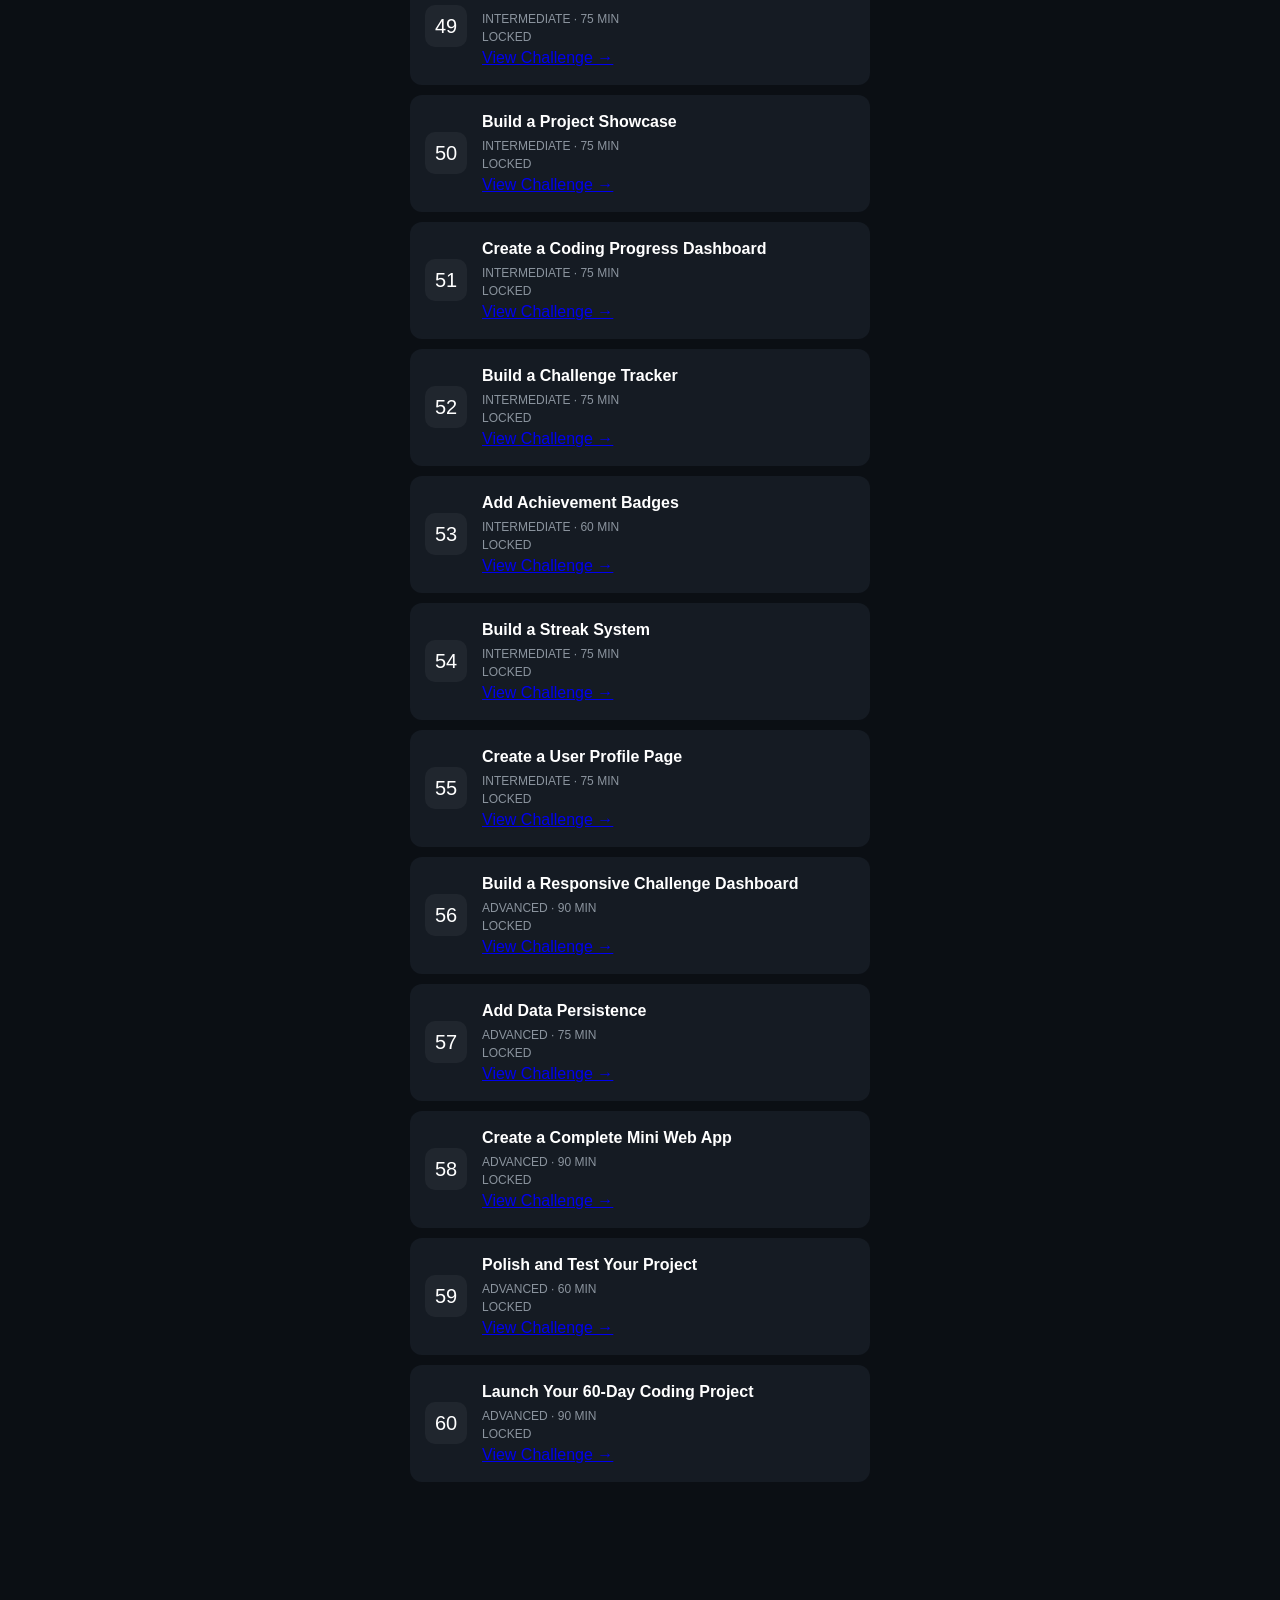
==== commit 9562831d: "Update challenge rendering and status handling Refactor challenge rendering logic and improve status" ====
--- a/challenge.html
+++ b/challenge.html
@@ -81,43 +81,86 @@
 
     <script>
 
-        const challengeList =
-            document.getElementById("challenge-list");
+    const challengeList =
+        document.getElementById("challenge-list");
 
-        challenges.forEach(challenge =>
+    const saved =
+        localStorage.getItem("abtalks-dashboard-state");
+
+    let currentDay = 12;
+
+    if(saved)
+    {
+        try
         {
+            const state = JSON.parse(saved);
 
-            const card =
-                document.createElement("div");
+            currentDay =
+                Number(state.currentDay) || 12;
+        }
+        catch(error)
+        {
+            currentDay = 12;
+        }
+    }
 
-            card.className =
-                "achievement";
 
-            card.innerHTML = `
-                <div class="achievement-icon">
-                    ${String(challenge.day).padStart(2, "0")}
-                </div>
+    challenges.forEach(challenge =>
+    {
 
-                <div>
-                    <h4>
-                        ${challenge.title}
-                    </h4>
+        const card =
+            document.createElement("div");
 
-                    <p>
-                        ${challenge.level} · ${challenge.time}
-                    </p>
+        card.className =
+            "achievement";
 
-                    <a href="challenge.html?day=${challenge.day}">
-                        View Challenge →
-                    </a>
-                </div>
-            `;
 
-            challengeList.appendChild(card);
+        let status = "";
 
-        });
+        if(challenge.day < currentDay)
+        {
+            status = "✓ COMPLETED";
+        }
+        else if(challenge.day === currentDay)
+        {
+            status = "● CURRENT";
+        }
+        else
+        {
+            status = "LOCKED";
+        }
 
-    </script>
+
+        card.innerHTML = `
+            <div class="achievement-icon">
+                ${String(challenge.day).padStart(2, "0")}
+            </div>
+
+            <div>
+                <h4>
+                    ${challenge.title}
+                </h4>
+
+                <p>
+                    ${challenge.level} · ${challenge.time}
+                </p>
+
+                <p>
+                    ${status}
+                </p>
+
+                <a href="challenge.html?day=${challenge.day}">
+                    View Challenge →
+                </a>
+            </div>
+        `;
+
+
+        challengeList.appendChild(card);
+
+    });
+
+</script>
 
 </body>
 
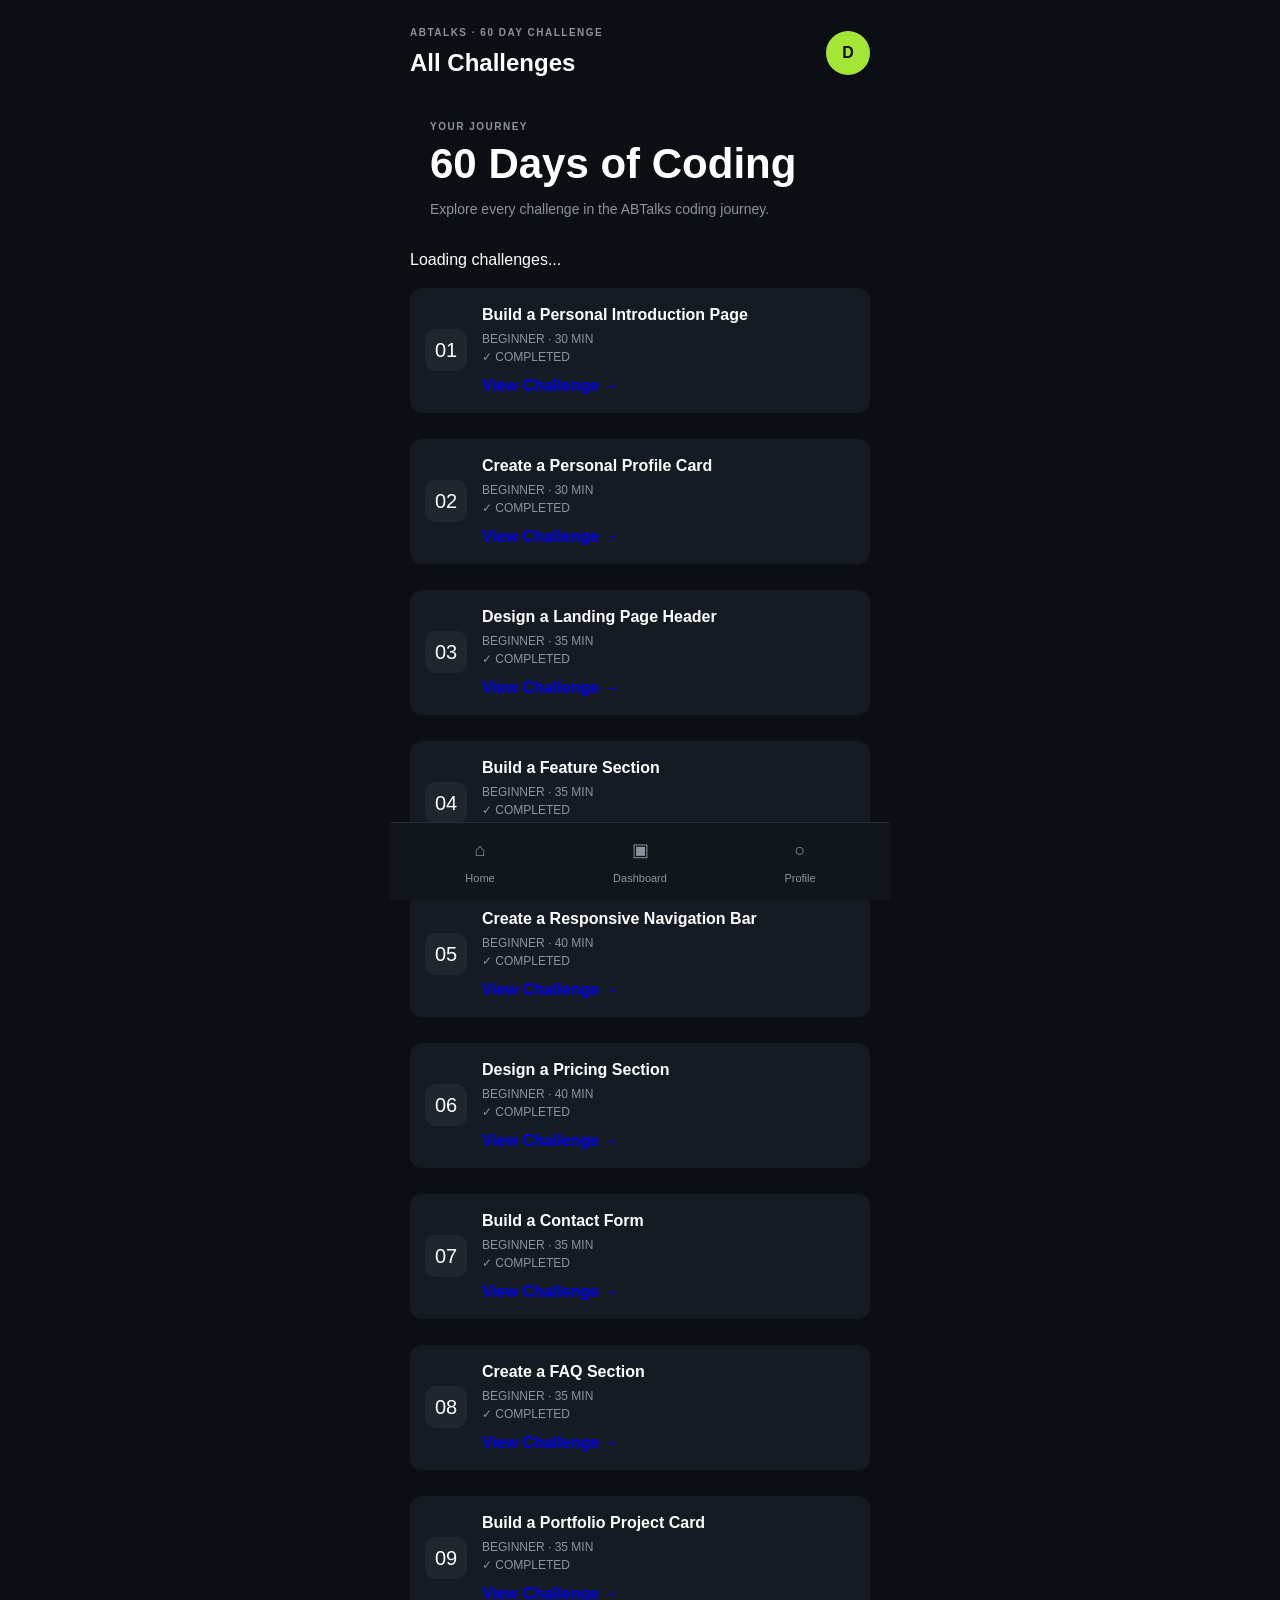
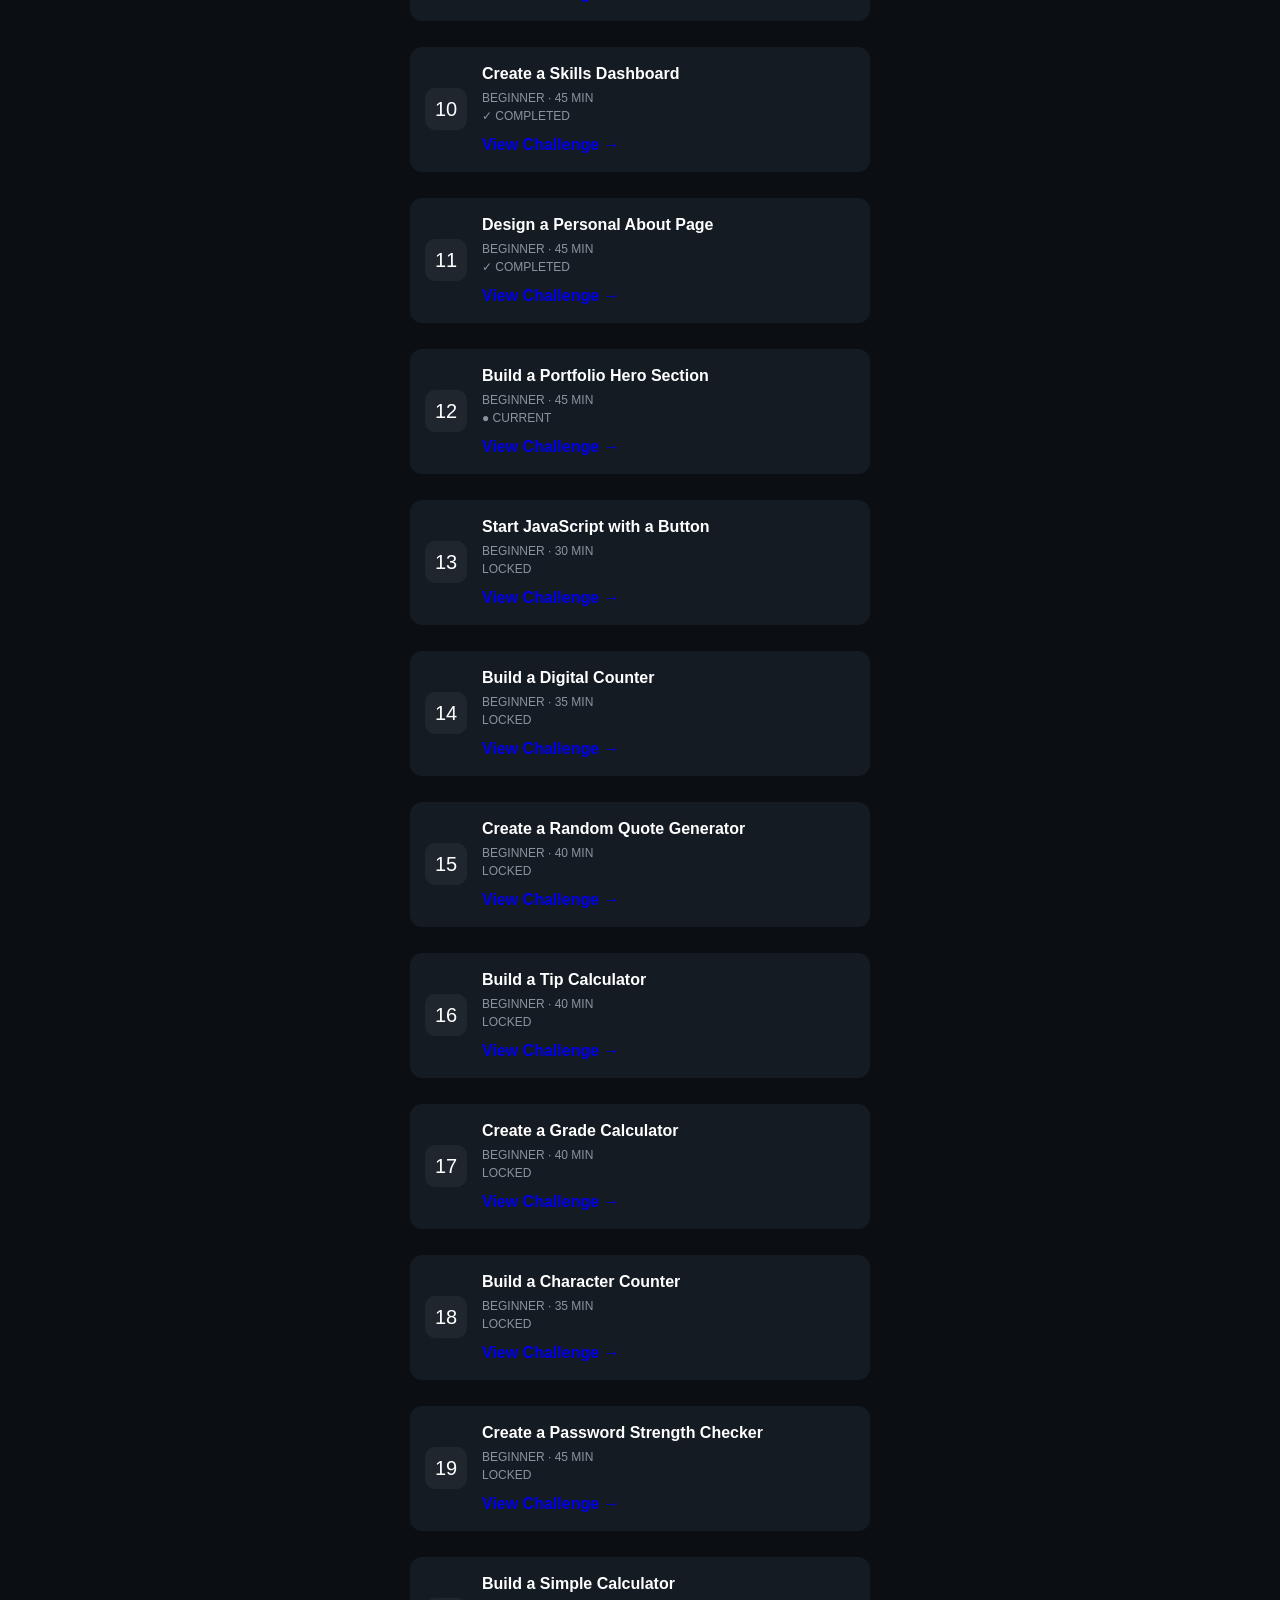
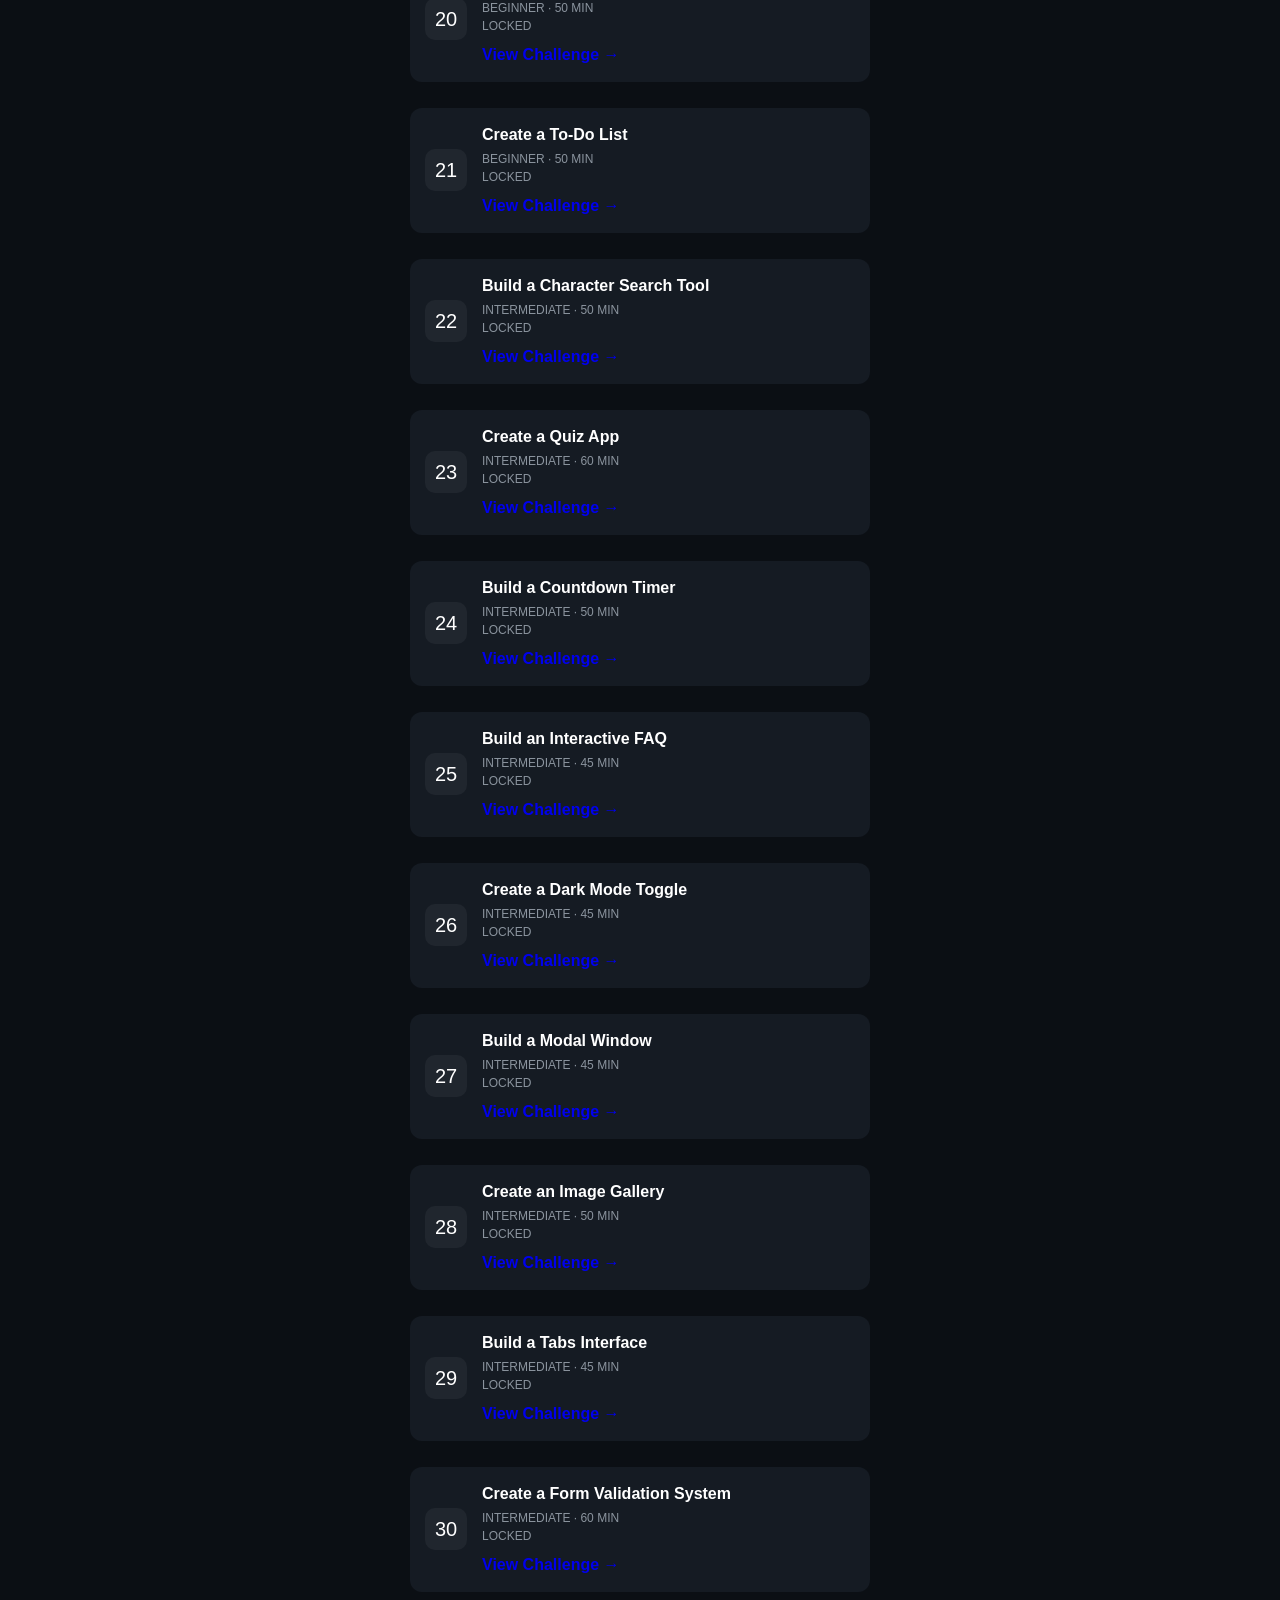
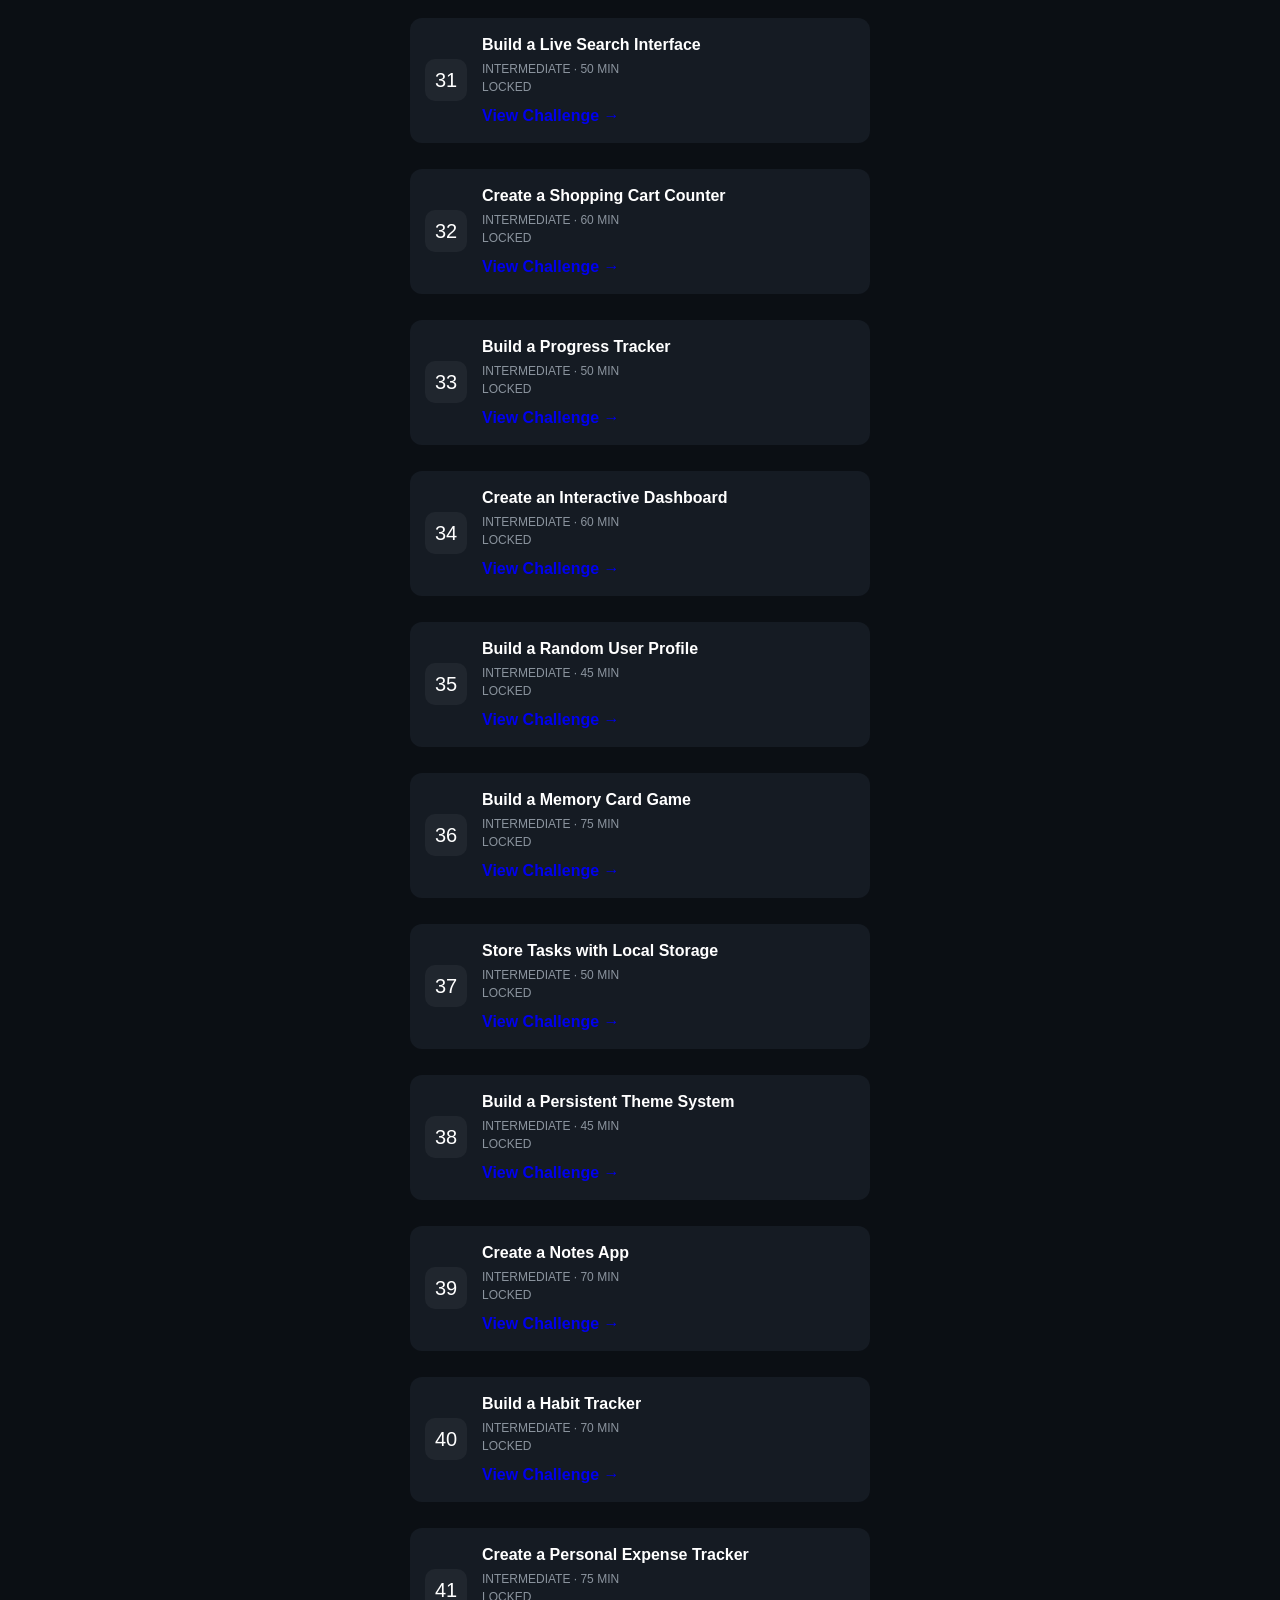
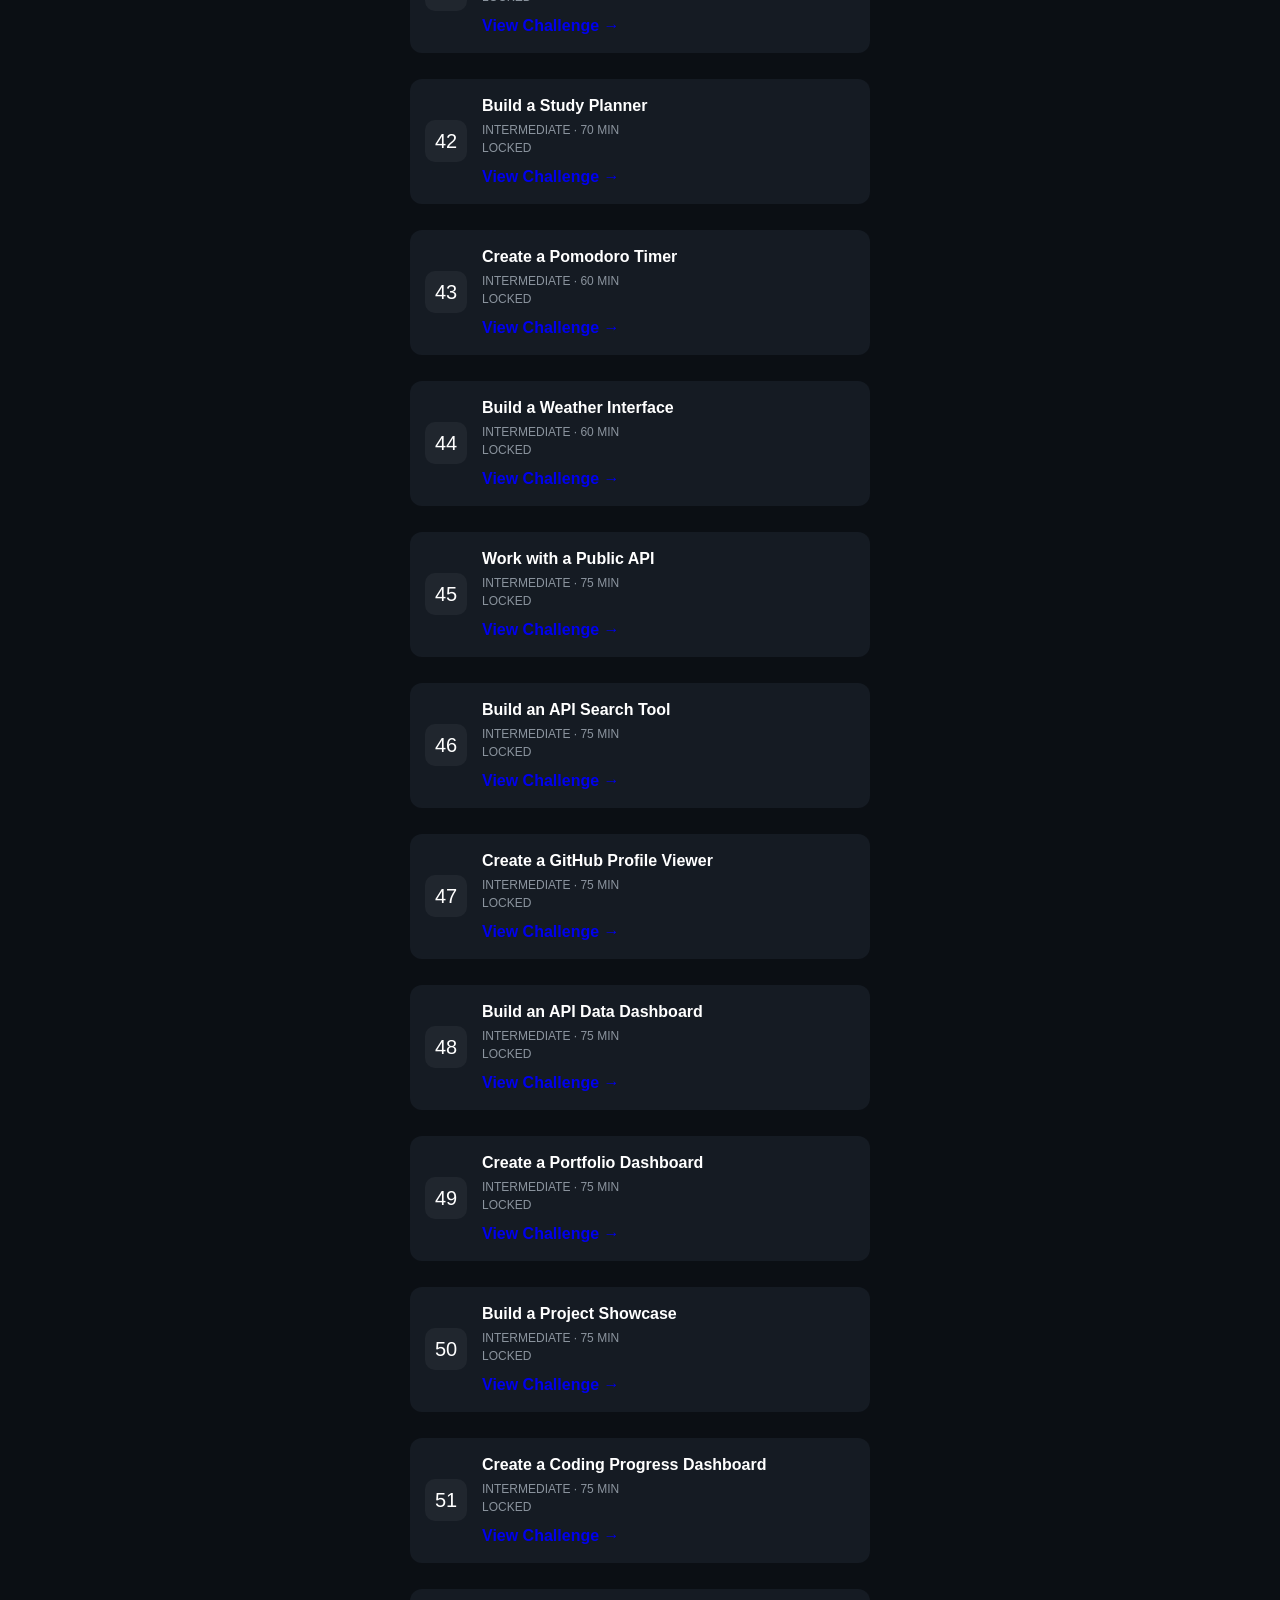
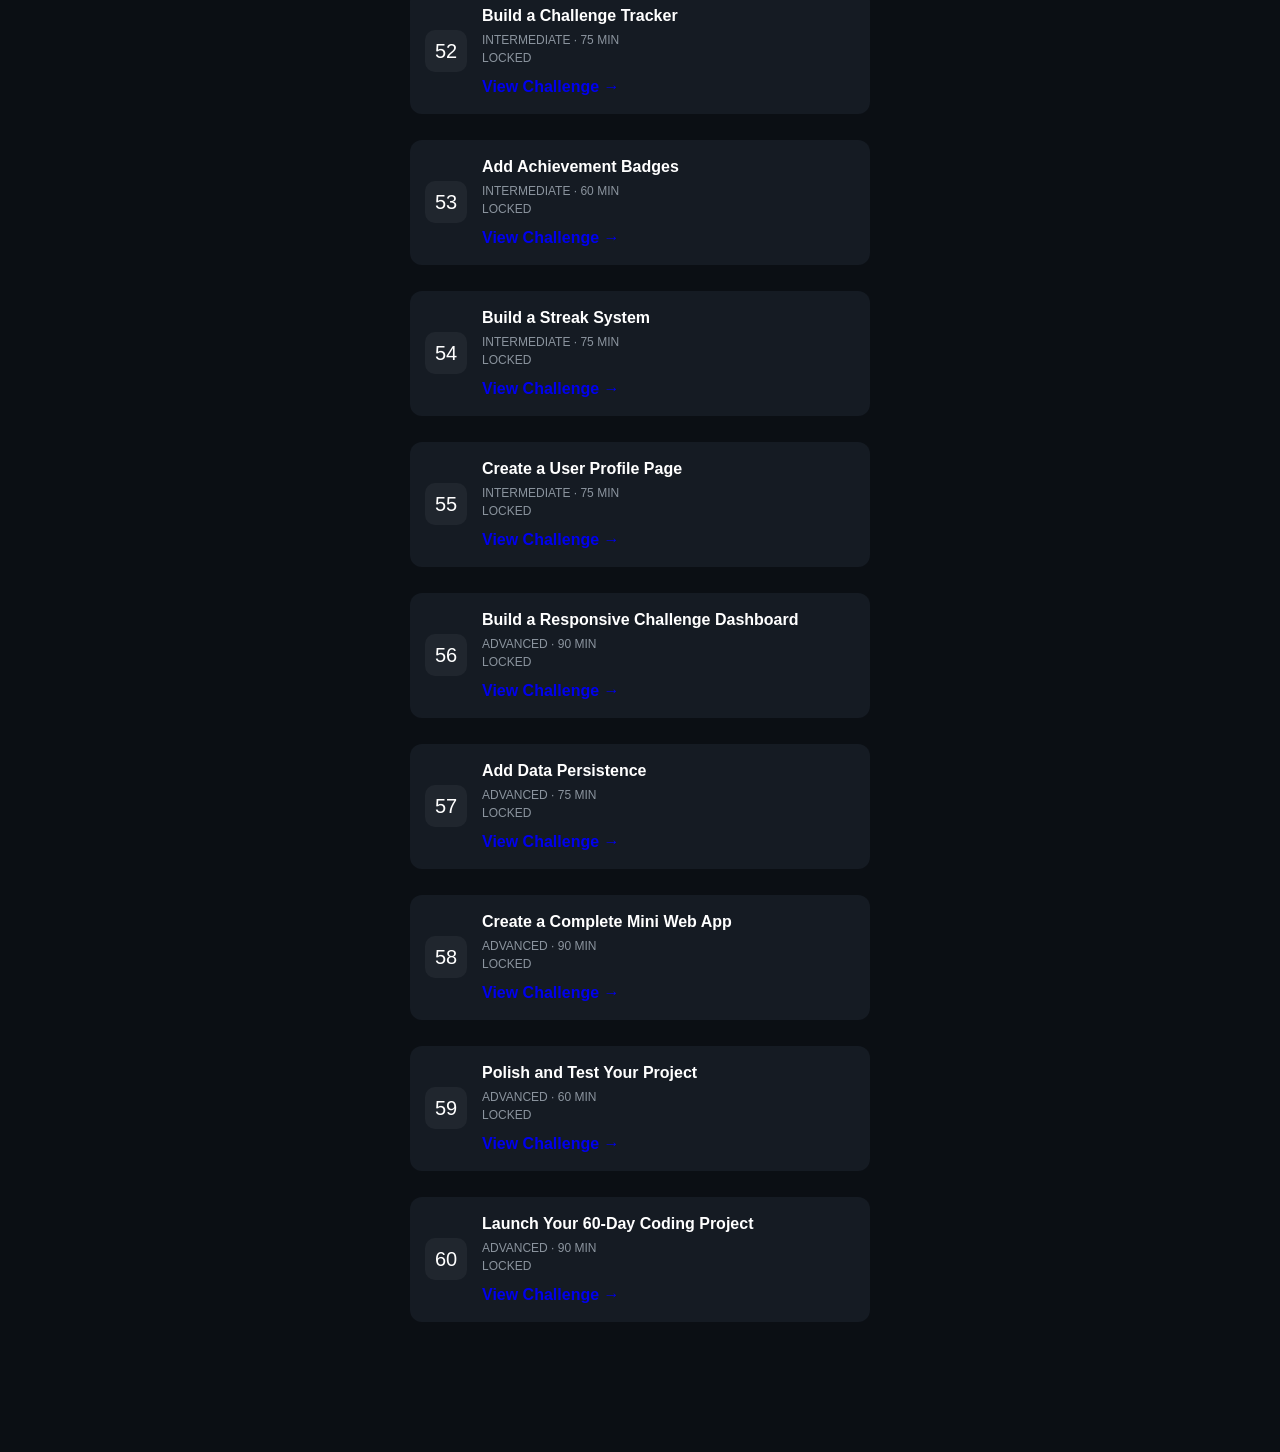
==== commit abd436fa: "Update profile link to point to profile.html" ====
--- a/challenge.html
+++ b/challenge.html
@@ -69,7 +69,7 @@
             Dashboard
         </a>
 
-        <a href="#">
+        <a href="profile.html">
             <span>○</span>
             Profile
         </a>
--- a/style.css
+++ b/style.css
@@ -521,4 +521,27 @@
         padding-bottom: 20px;
     }
 
-}+}
+
+/* 60-Day Challenge List */
+
+#challenge-list {
+    display: flex;
+    flex-direction: column;
+    gap: 16px;
+}
+
+#challenge-list .achievement {
+    transition: transform 0.2s ease;
+}
+
+#challenge-list .achievement:hover {
+    transform: translateY(-2px);
+}
+
+#challenge-list .achievement a {
+    display: inline-block;
+    margin-top: 8px;
+    text-decoration: none;
+    font-weight: 600;
+}
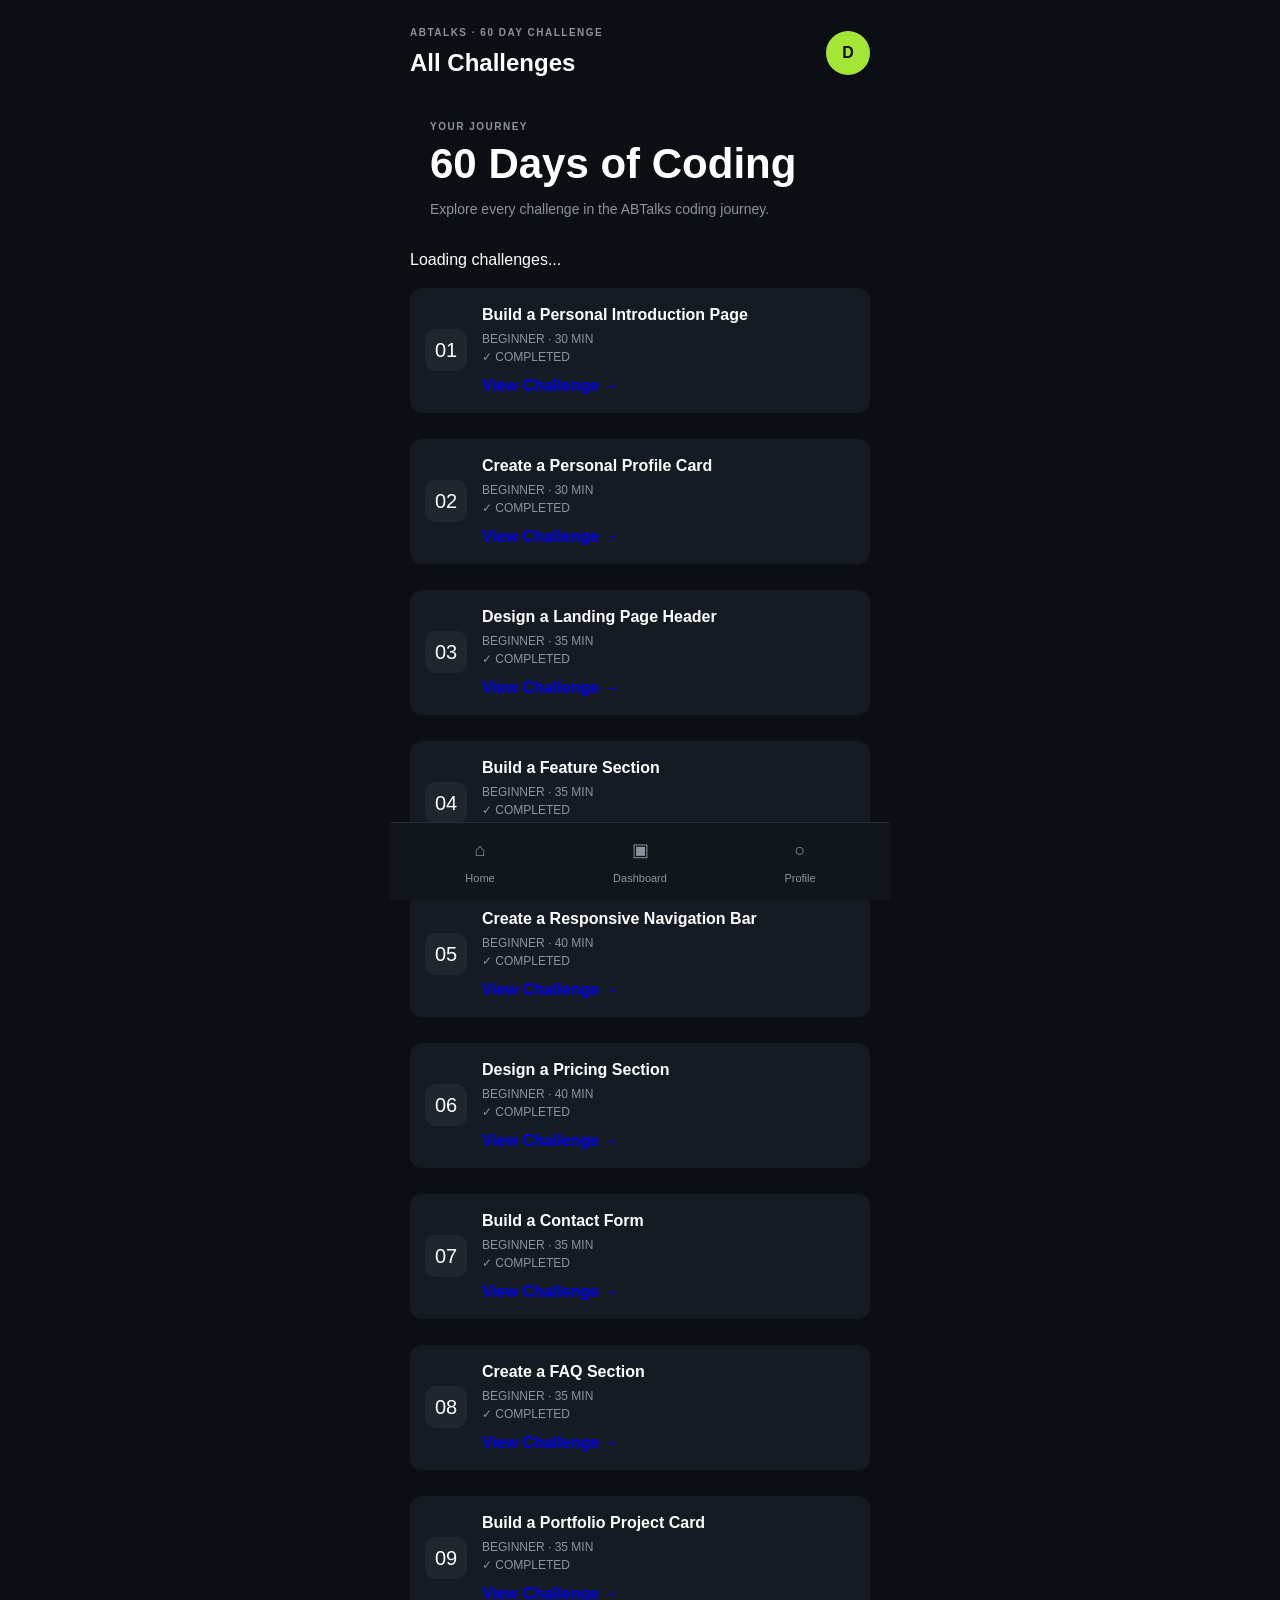
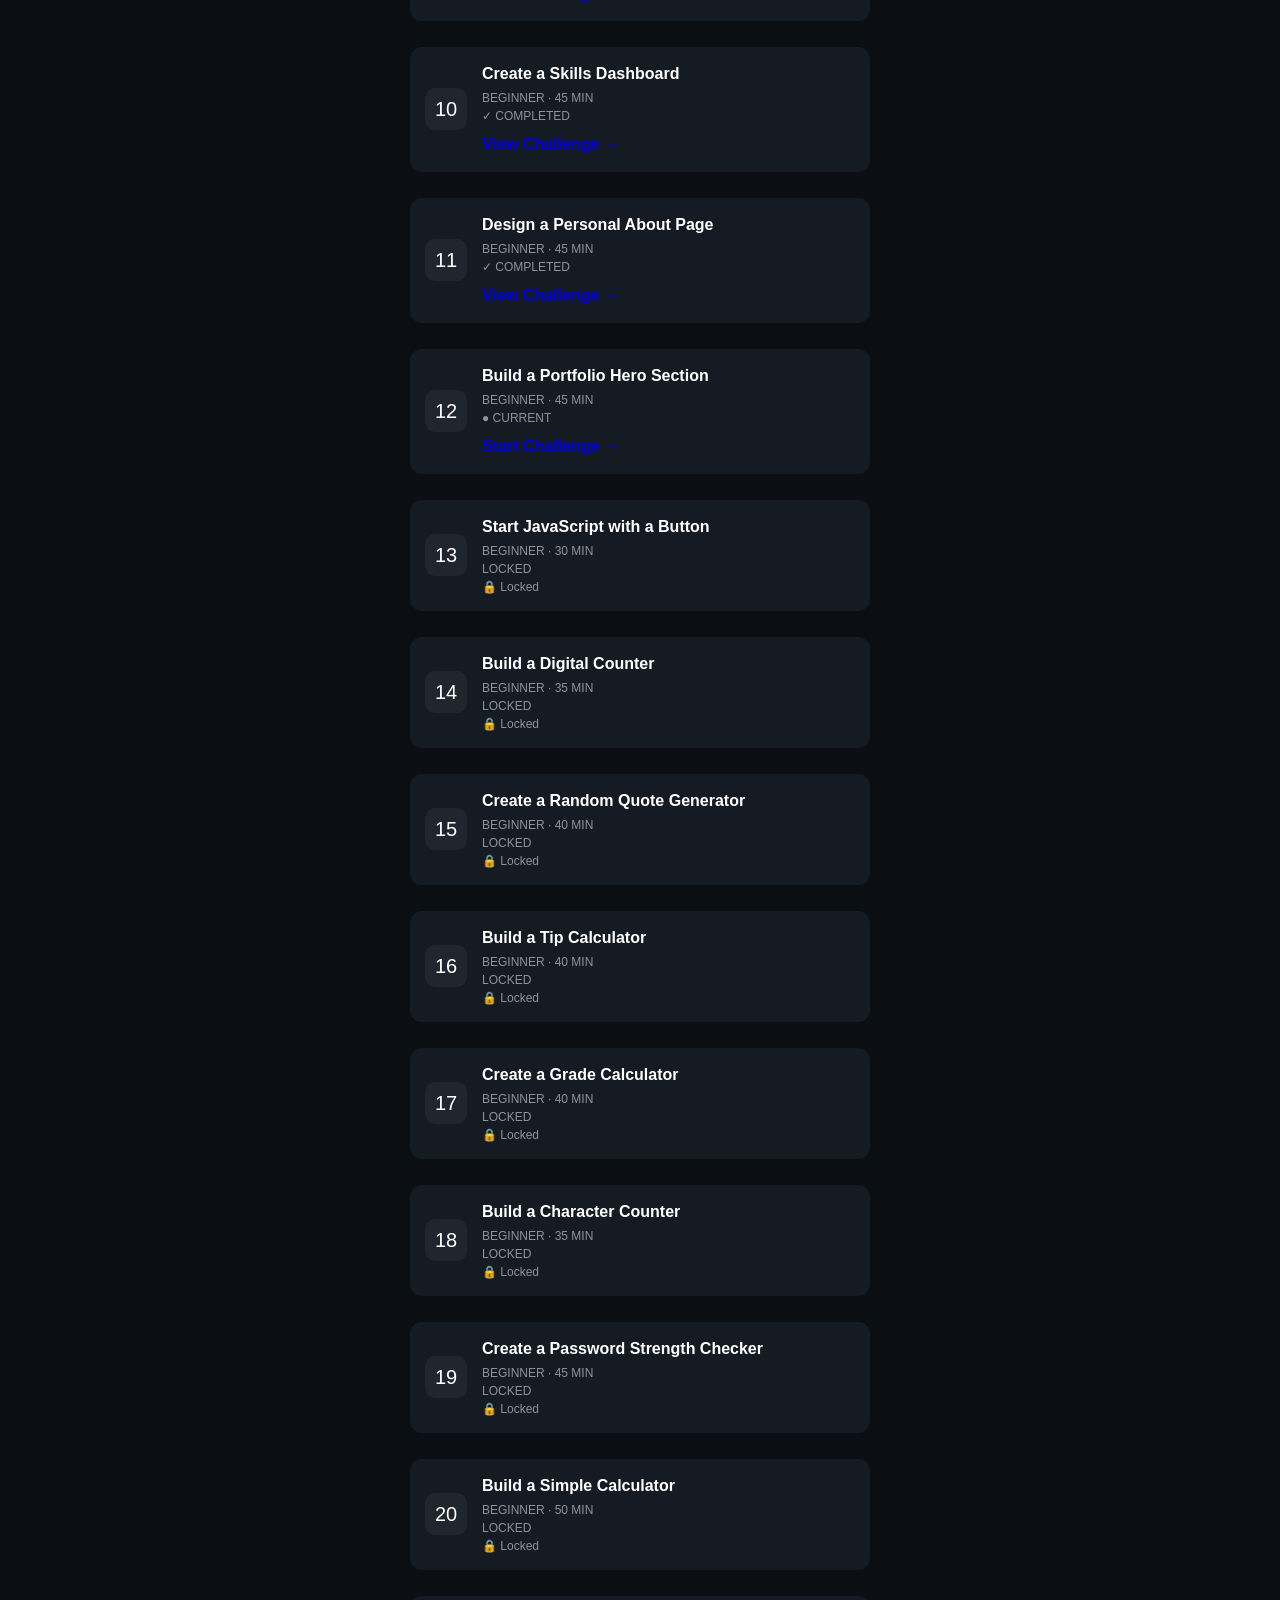
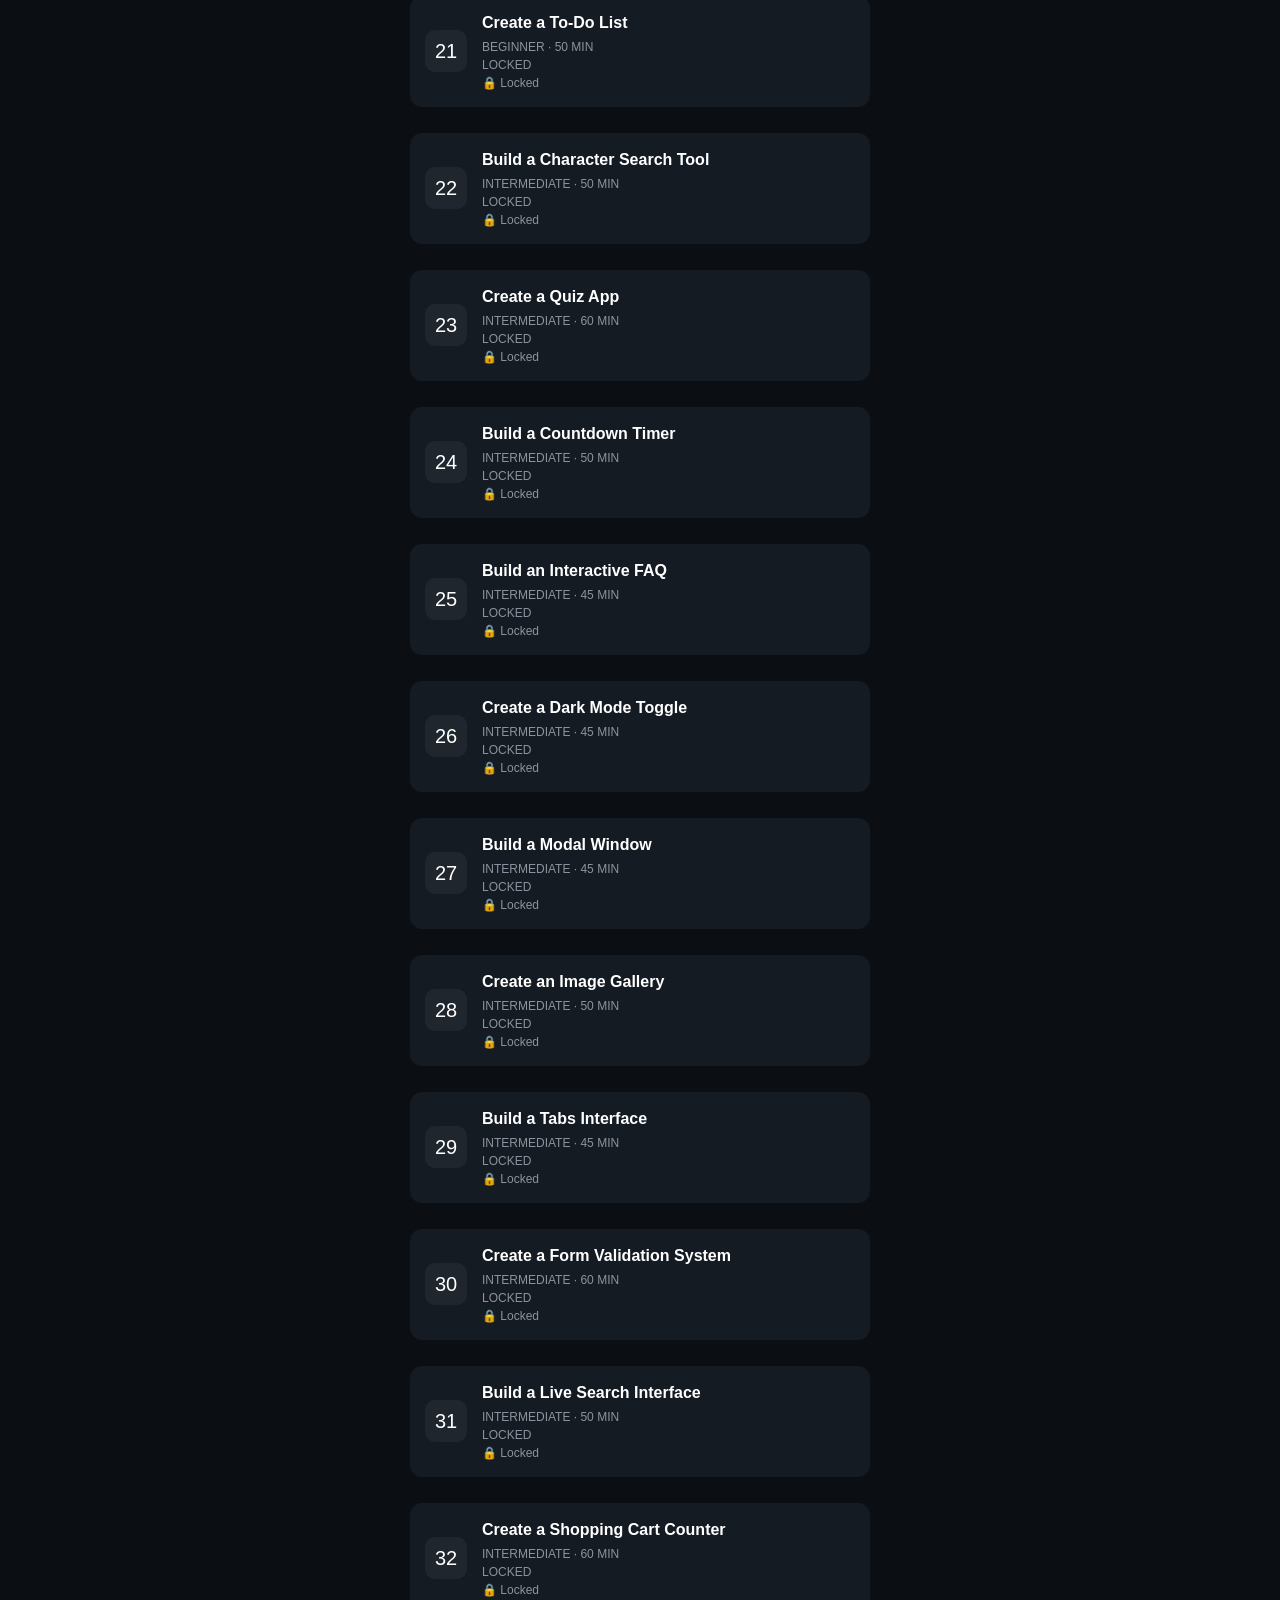
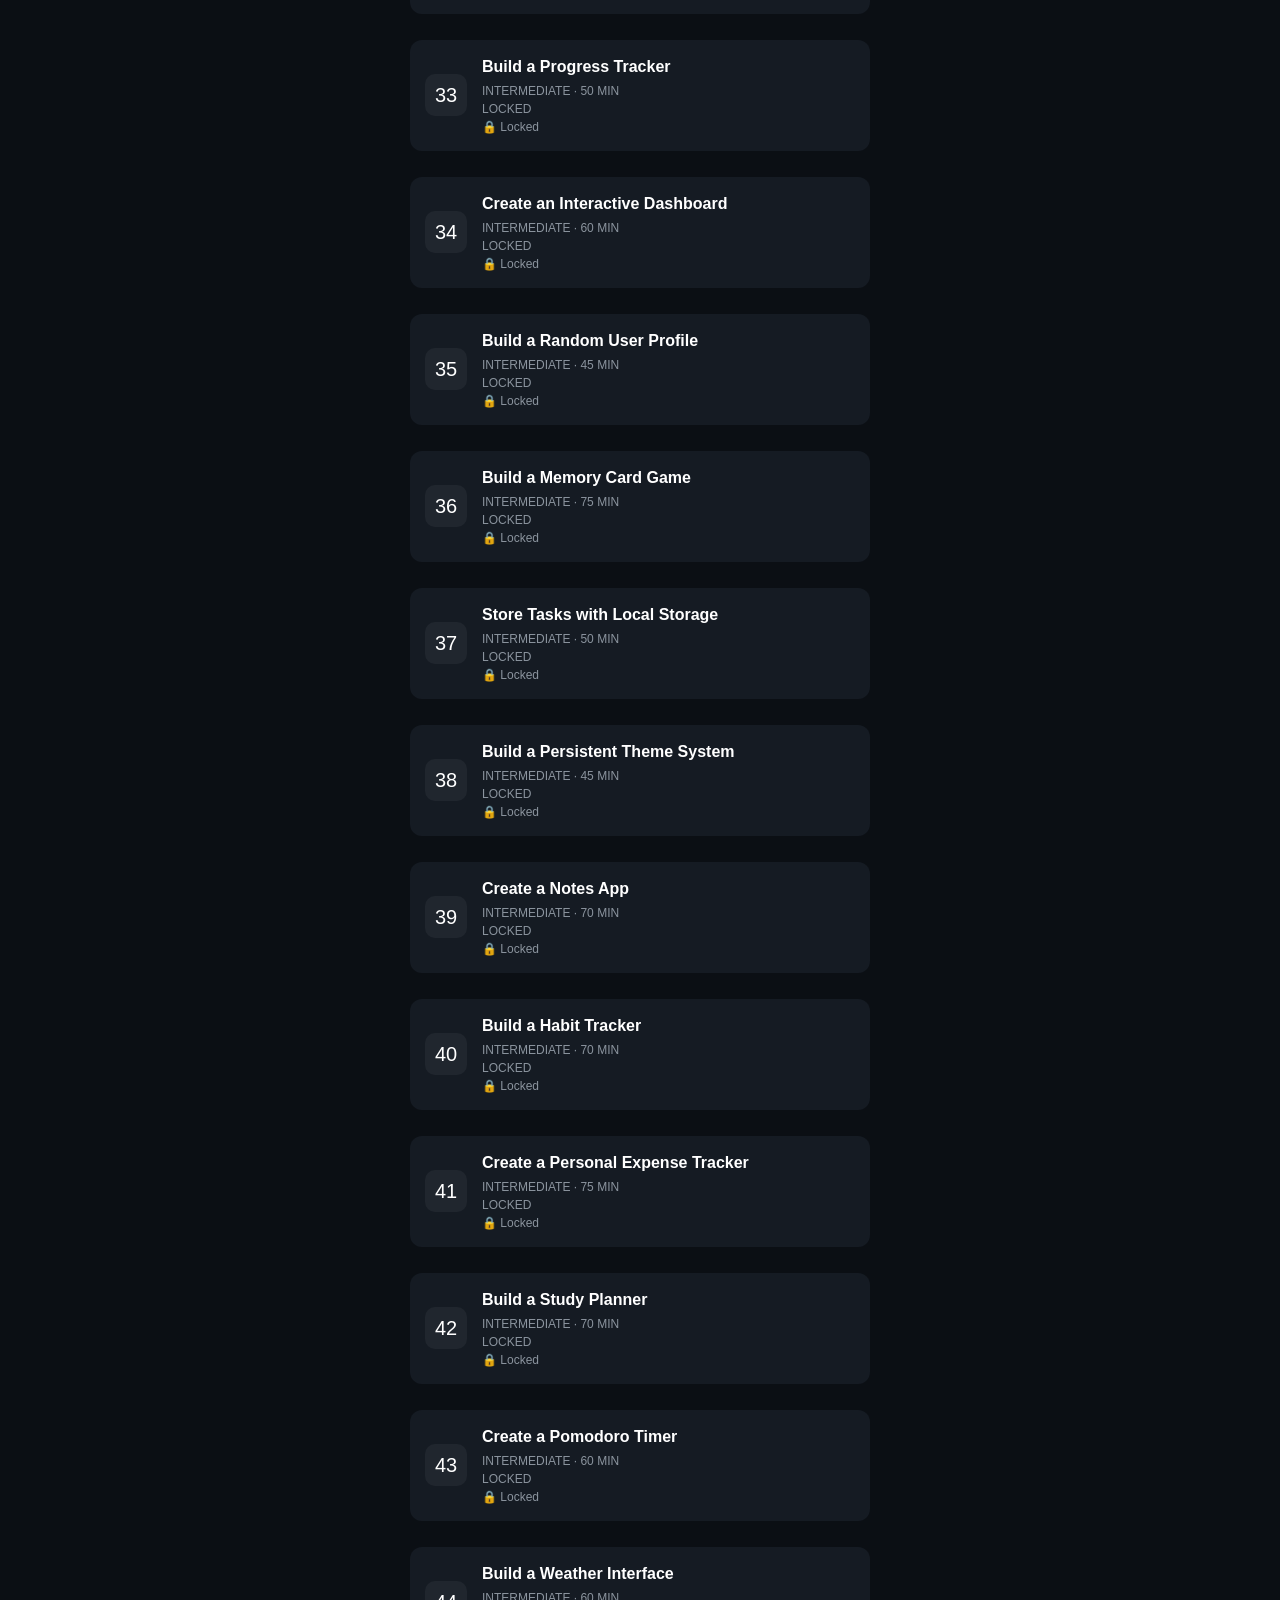
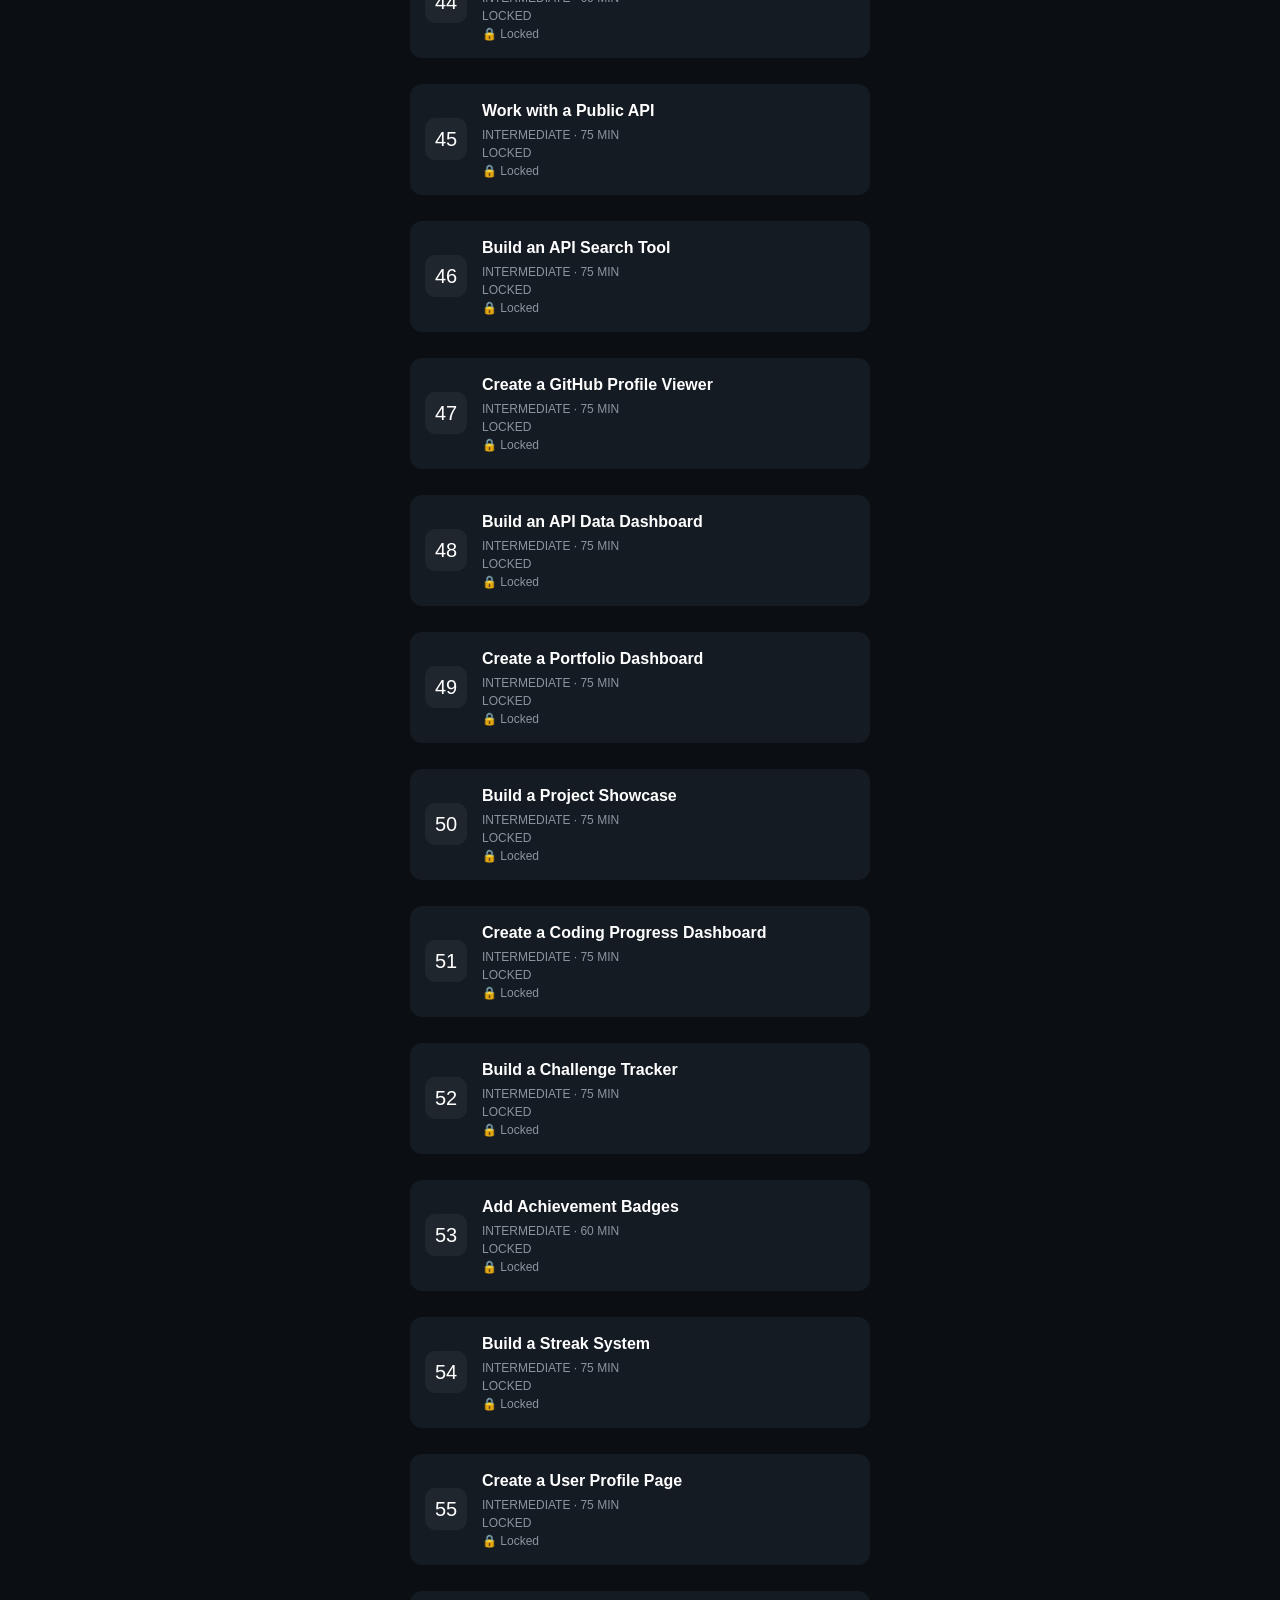
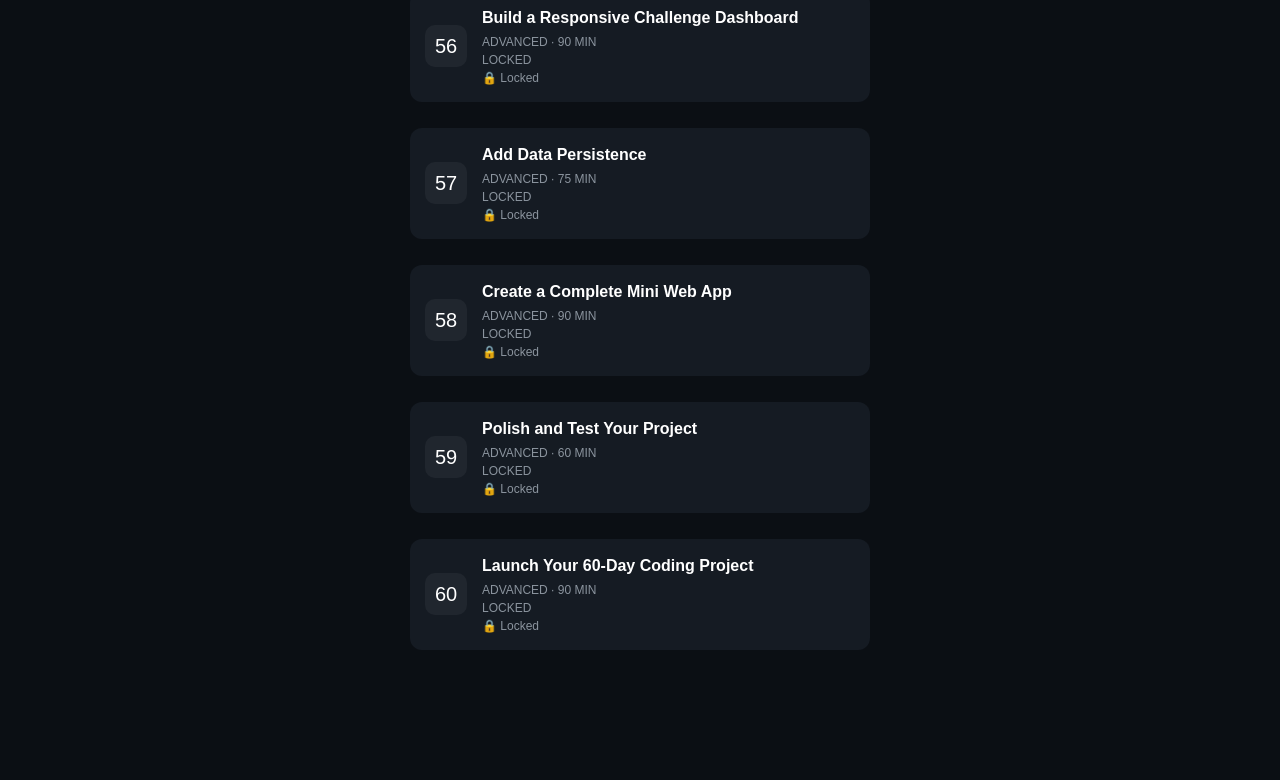
==== commit 8d298b81: "Refactor challenge list rendering logic" ====
--- a/challenge.html
+++ b/challenge.html
@@ -81,86 +81,121 @@
 
     <script>
 
-    const challengeList =
-        document.getElementById("challenge-list");
-
-    const saved =
-        localStorage.getItem("abtalks-dashboard-state");
-
-    let currentDay = 12;
-
-    if(saved)
-    {
-        try
+        const challengeList =
+            document.getElementById("challenge-list");
+
+
+        const saved =
+            localStorage.getItem("abtalks-dashboard-state");
+
+
+        let currentDay = 12;
+
+
+        if(saved)
         {
-            const state = JSON.parse(saved);
-
-            currentDay =
-                Number(state.currentDay) || 12;
+            try
+            {
+                const state =
+                    JSON.parse(saved);
+
+                currentDay =
+                    Number(state.currentDay) || 12;
+            }
+            catch(error)
+            {
+                currentDay = 12;
+            }
         }
-        catch(error)
+
+
+        challenges.forEach(challenge =>
         {
-            currentDay = 12;
-        }
-    }
-
-
-    challenges.forEach(challenge =>
-    {
-
-        const card =
-            document.createElement("div");
-
-        card.className =
-            "achievement";
-
-
-        let status = "";
-
-        if(challenge.day < currentDay)
-        {
-            status = "✓ COMPLETED";
-        }
-        else if(challenge.day === currentDay)
-        {
-            status = "● CURRENT";
-        }
-        else
-        {
-            status = "LOCKED";
-        }
-
-
-        card.innerHTML = `
-            <div class="achievement-icon">
-                ${String(challenge.day).padStart(2, "0")}
-            </div>
-
-            <div>
-                <h4>
-                    ${challenge.title}
-                </h4>
-
-                <p>
-                    ${challenge.level} · ${challenge.time}
-                </p>
-
-                <p>
-                    ${status}
-                </p>
-
-                <a href="challenge.html?day=${challenge.day}">
-                    View Challenge →
-                </a>
-            </div>
-        `;
-
-
-        challengeList.appendChild(card);
-
-    });
-
-</script>
+
+            const card =
+                document.createElement("div");
+
+            card.className =
+                "achievement";
+
+
+            let status = "";
+
+            if(challenge.day < currentDay)
+            {
+                status = "✓ COMPLETED";
+            }
+            else if(challenge.day === currentDay)
+            {
+                status = "● CURRENT";
+            }
+            else
+            {
+                status = "LOCKED";
+            }
+
+
+            let action = "";
+
+
+            if(challenge.day < currentDay)
+            {
+                action = `
+                    <a href="challenge.html?day=${challenge.day}">
+                        View Challenge →
+                    </a>
+                `;
+            }
+            else if(challenge.day === currentDay)
+            {
+                action = `
+                    <a href="challenge.html?day=${challenge.day}">
+                        Start Challenge →
+                    </a>
+                `;
+            }
+            else
+            {
+                action = `
+                    <p>
+                        🔒 Locked
+                    </p>
+                `;
+            }
+
+
+            card.innerHTML = `
+
+                <div class="achievement-icon">
+                    ${String(challenge.day).padStart(2, "0")}
+                </div>
+
+                <div>
+
+                    <h4>
+                        ${challenge.title}
+                    </h4>
+
+                    <p>
+                        ${challenge.level} · ${challenge.time}
+                    </p>
+
+                    <p>
+                        ${status}
+                    </p>
+
+                    ${action}
+
+                </div>
+
+            `;
+
+
+            challengeList.appendChild(card);
+
+        });
+
+    </script>
 
 </body>
 
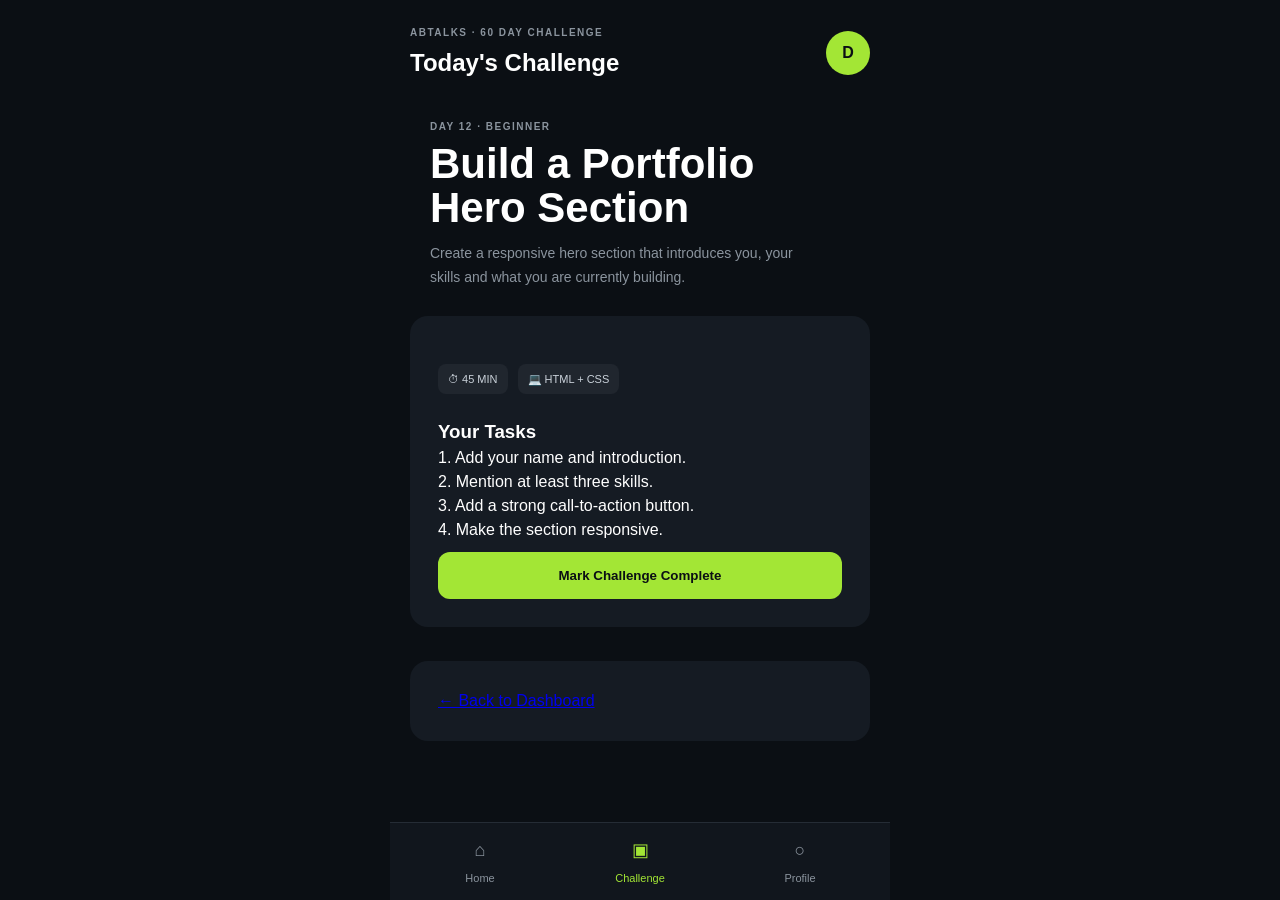
==== commit 9d7cc2fc: "Update challenge page for today's challenge display" ====
--- a/challenge.html
+++ b/challenge.html
@@ -5,7 +5,7 @@
     <meta charset="UTF-8">
     <meta name="viewport" content="width=device-width, initial-scale=1.0">
 
-    <title>ABTalks - All Challenges</title>
+    <title>ABTalks - Challenge</title>
 
     <link rel="stylesheet" href="style.css">
 </head>
@@ -20,7 +20,7 @@
             </p>
 
             <h2>
-                All Challenges
+                Today's Challenge
             </h2>
         </div>
 
@@ -35,43 +35,102 @@
 
         <section class="challenge-info">
 
-            <p class="small-text">
-                YOUR JOURNEY
+            <p class="small-text" id="challenge-day">
+                DAY 12 · BEGINNER
             </p>
 
-            <h1>
-                60 Days of Coding
+            <h1 id="challenge-title">
+                Loading challenge...
             </h1>
 
-            <p class="muted-text">
-                Explore every challenge in the ABTalks coding journey.
+            <p class="muted-text" id="challenge-description">
+                Loading challenge description...
             </p>
 
         </section>
 
 
-        <section class="achievement-list" id="challenge-list">
-            Loading challenges...
+        <section class="mission-card">
+
+            <div class="mission-details">
+
+                <span id="challenge-time">
+                    ⏱ Loading
+                </span>
+
+                <span id="challenge-tool">
+                    💻 Loading
+                </span>
+
+            </div>
+
+
+            <h3>
+                Your Tasks
+            </h3>
+
+
+            <div id="challenge-tasks">
+                Loading tasks...
+            </div>
+
+
+            <button id="complete-button"
+                    class="primary-button"
+                    type="button">
+
+                Mark Challenge Complete
+
+            </button>
+
+
+            <p id="completion-message"
+               class="muted-text"
+               style="display:none; margin-top:14px;">
+
+            </p>
+
         </section>
 
+
+        <section class="mission-card">
+
+            <a href="dashboard.html"
+               class="secondary-button">
+
+                ← Back to Dashboard
+
+            </a>
+
+        </section>
+
     </main>
 
 
     <nav class="bottom-nav">
 
         <a href="index.html">
+
             <span>⌂</span>
             Home
+
         </a>
 
-        <a href="dashboard.html">
+
+        <a href="dashboard.html"
+           class="active">
+
             <span>▣</span>
-            Dashboard
+            Challenge
+
         </a>
 
+
         <a href="profile.html">
+
             <span>○</span>
             Profile
+
         </a>
 
     </nav>
@@ -79,10 +138,15 @@
 
     <script src="challenges.js"></script>
 
+
     <script>
 
-        const challengeList =
-            document.getElementById("challenge-list");
+        const params =
+            new URLSearchParams(window.location.search);
+
+
+        const requestedDay =
+            Number(params.get("day"));
 
 
         const saved =
@@ -101,6 +165,7 @@
 
                 currentDay =
                     Number(state.currentDay) || 12;
+
             }
             catch(error)
             {
@@ -109,91 +174,194 @@
         }
 
 
-        challenges.forEach(challenge =>
+        const day =
+            requestedDay || currentDay;
+
+
+        const challenge =
+            challenges.find(
+                item => item.day === day
+            );
+
+
+        const title =
+            document.getElementById("challenge-title");
+
+
+        const description =
+            document.getElementById("challenge-description");
+
+
+        const dayLabel =
+            document.getElementById("challenge-day");
+
+
+        const time =
+            document.getElementById("challenge-time");
+
+
+        const tool =
+            document.getElementById("challenge-tool");
+
+
+        const taskContainer =
+            document.getElementById("challenge-tasks");
+
+
+        const completeButton =
+            document.getElementById("complete-button");
+
+
+        const completionMessage =
+            document.getElementById("completion-message");
+
+
+        if(!challenge)
         {
 
-            const card =
-                document.createElement("div");
-
-            card.className =
-                "achievement";
-
-
-            let status = "";
-
-            if(challenge.day < currentDay)
+            title.textContent =
+                "Challenge Not Found";
+
+            description.textContent =
+                "The requested challenge does not exist.";
+
+            dayLabel.textContent =
+                "ERROR";
+
+            completeButton.style.display =
+                "none";
+
+        }
+        else
+        {
+
+            document.title =
+                `ABTalks - Day ${challenge.day}`;
+
+
+            dayLabel.textContent =
+                `DAY ${challenge.day} · ${challenge.level}`;
+
+
+            title.textContent =
+                challenge.title;
+
+
+            description.textContent =
+                challenge.description;
+
+
+            time.textContent =
+                `⏱ ${challenge.time}`;
+
+
+            tool.textContent =
+                `💻 ${challenge.tool}`;
+
+
+            taskContainer.innerHTML = "";
+
+
+            challenge.tasks.forEach(
+                (task, index) =>
+                {
+
+                    const taskItem =
+                        document.createElement("p");
+
+
+                    taskItem.textContent =
+                        `${index + 1}. ${task}`;
+
+
+                    taskContainer.appendChild(
+                        taskItem
+                    );
+
+                }
+            );
+
+
+            if(day !== currentDay)
             {
-                status = "✓ COMPLETED";
+
+                completeButton.style.display =
+                    "none";
+
             }
-            else if(challenge.day === currentDay)
-            {
-                status = "● CURRENT";
-            }
-            else
-            {
-                status = "LOCKED";
-            }
-
-
-            let action = "";
-
-
-            if(challenge.day < currentDay)
-            {
-                action = `
-                    <a href="challenge.html?day=${challenge.day}">
-                        View Challenge →
-                    </a>
-                `;
-            }
-            else if(challenge.day === currentDay)
-            {
-                action = `
-                    <a href="challenge.html?day=${challenge.day}">
-                        Start Challenge →
-                    </a>
-                `;
-            }
-            else
-            {
-                action = `
-                    <p>
-                        🔒 Locked
-                    </p>
-                `;
-            }
-
-
-            card.innerHTML = `
-
-                <div class="achievement-icon">
-                    ${String(challenge.day).padStart(2, "0")}
-                </div>
-
-                <div>
-
-                    <h4>
-                        ${challenge.title}
-                    </h4>
-
-                    <p>
-                        ${challenge.level} · ${challenge.time}
-                    </p>
-
-                    <p>
-                        ${status}
-                    </p>
-
-                    ${action}
-
-                </div>
-
-            `;
-
-
-            challengeList.appendChild(card);
-
-        });
+
+
+            completeButton.addEventListener(
+                "click",
+                function()
+                {
+
+                    const savedState =
+                        localStorage.getItem(
+                            "abtalks-dashboard-state"
+                        );
+
+
+                    let state =
+                    {
+                        currentDay: 12,
+                        streakDays: 11
+                    };
+
+
+                    if(savedState)
+                    {
+
+                        try
+                        {
+                            state =
+                                JSON.parse(savedState);
+                        }
+                        catch(error)
+                        {
+                            state =
+                            {
+                                currentDay: 12,
+                                streakDays: 11
+                            };
+                        }
+
+                    }
+
+
+                    if(state.currentDay === day)
+                    {
+
+                        state.currentDay += 1;
+                        state.streakDays += 1;
+
+
+                        localStorage.setItem(
+                            "abtalks-dashboard-state",
+                            JSON.stringify(state)
+                        );
+
+
+                        completeButton.textContent =
+                            "Challenge Completed";
+
+
+                        completeButton.disabled =
+                            true;
+
+
+                        completionMessage.textContent =
+                            `Great job! Day ${day} is complete.`;
+
+                        completionMessage.style.display =
+                            "block";
+
+                    }
+
+                }
+            );
+
+        }
 
     </script>
 
